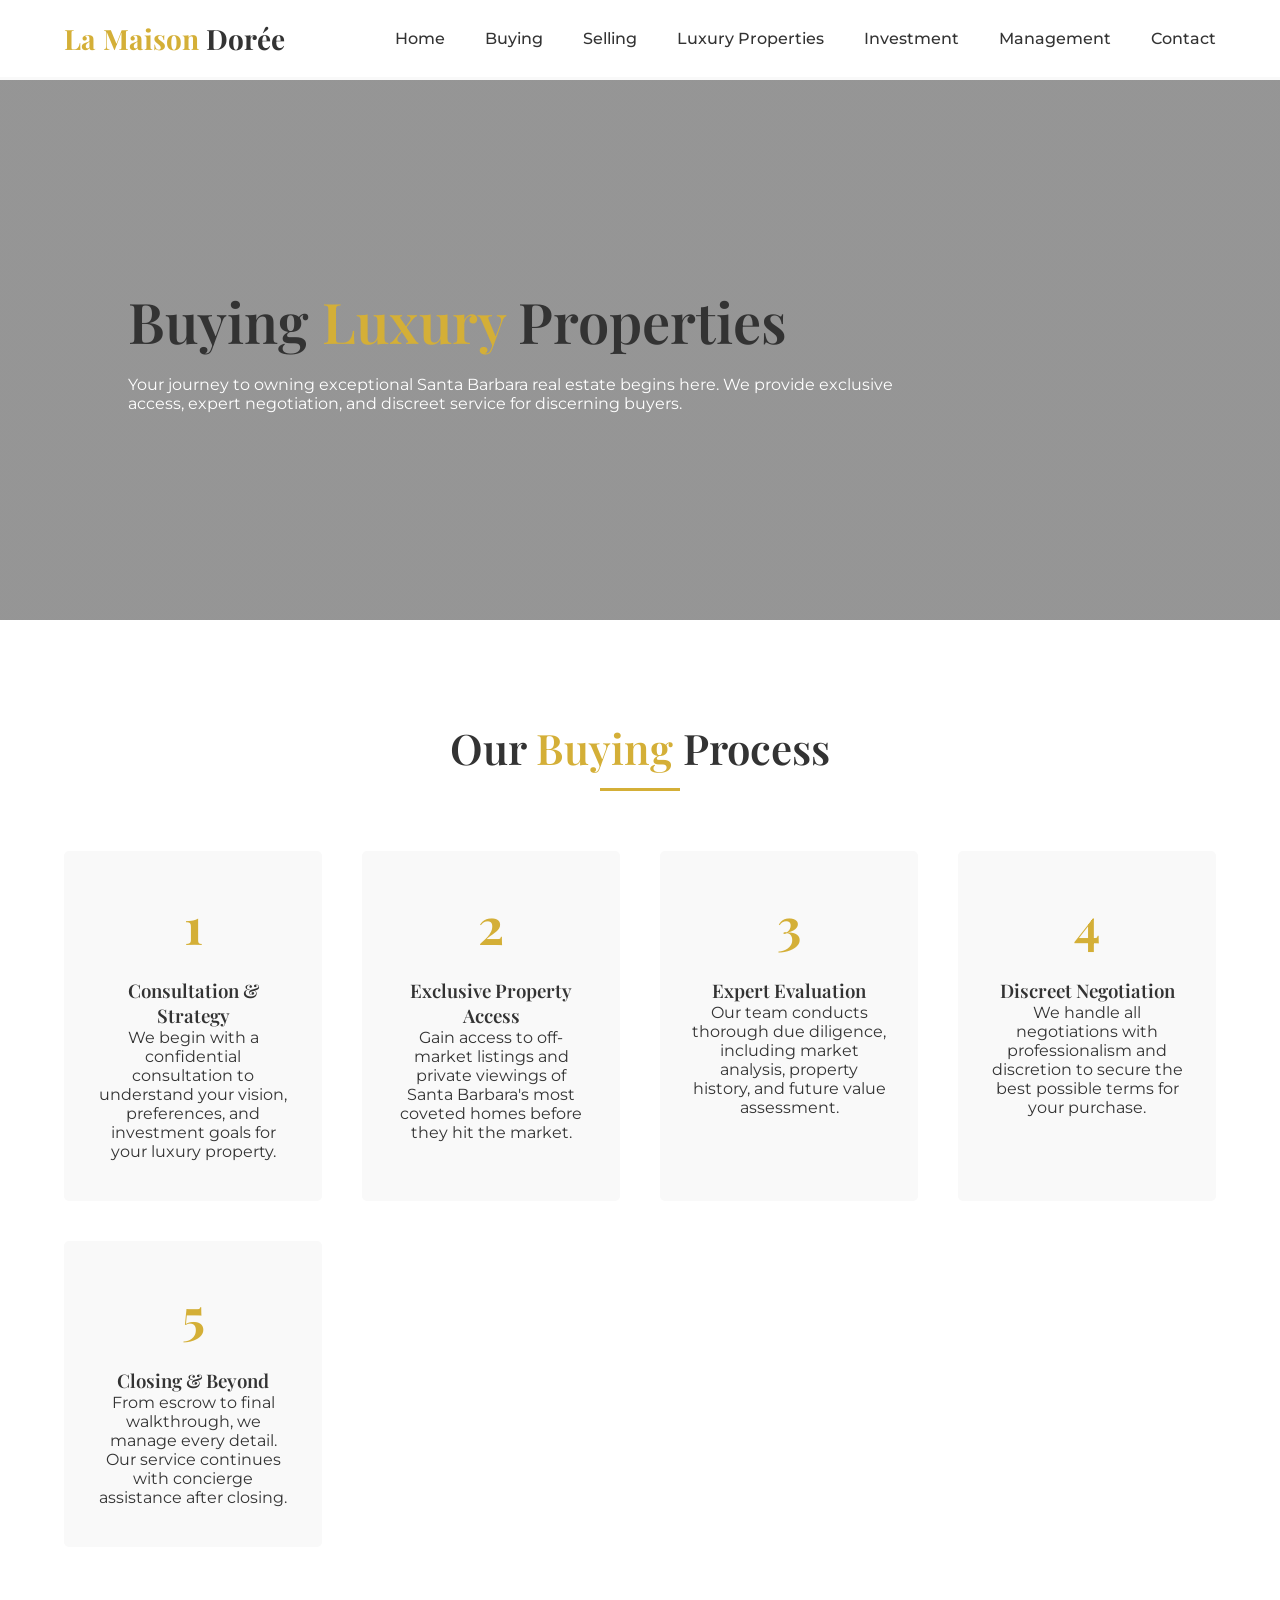
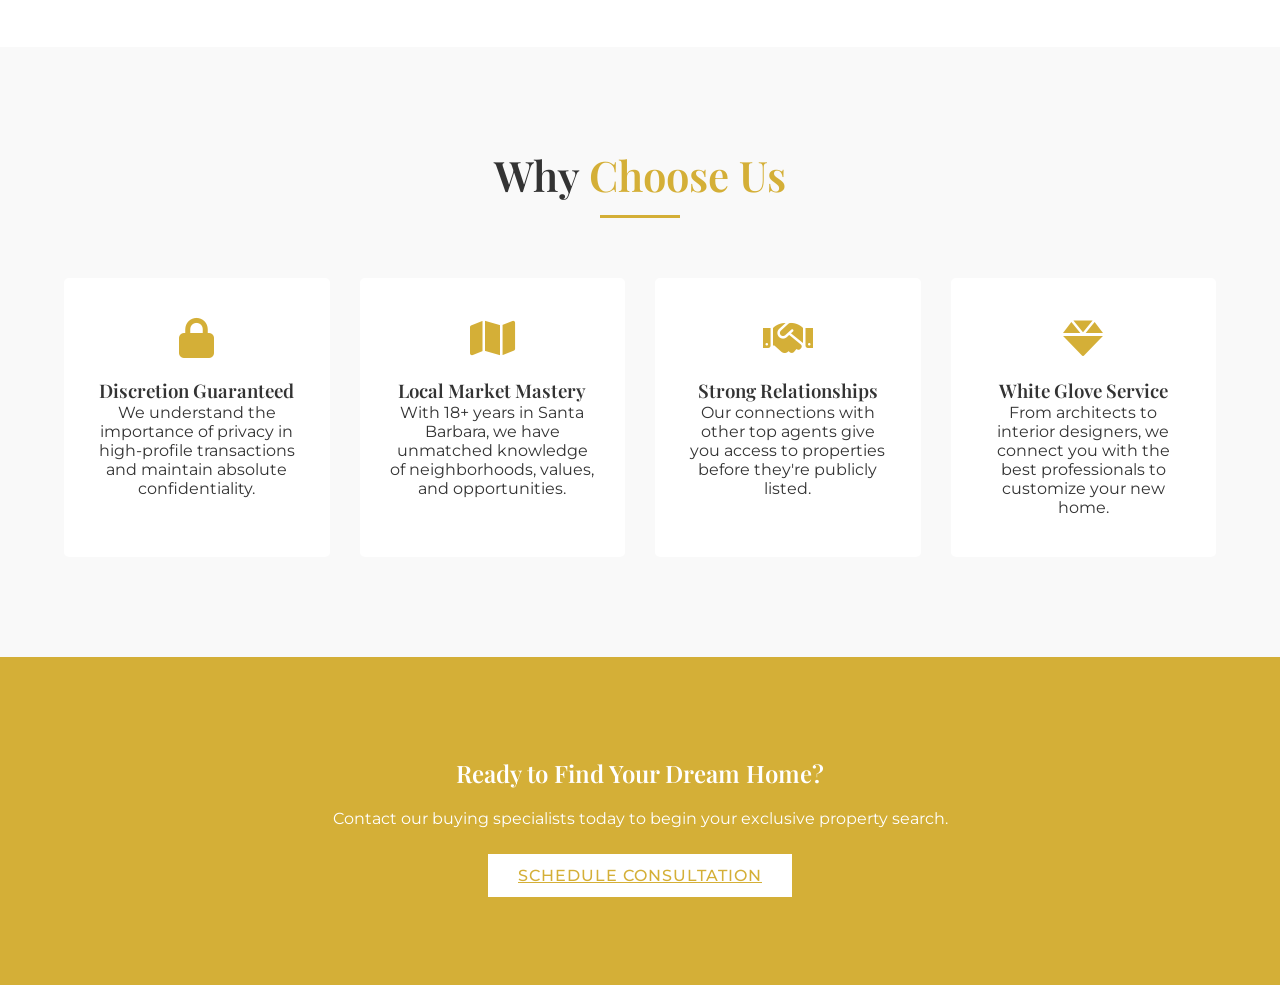
==== buying.html @ 7e12ca4f "Add files via upload" ====
<!DOCTYPE html>
<html lang="en">
<head>
    <meta charset="UTF-8">
    <meta name="viewport" content="width=device-width, initial-scale=1.0">
    <title>Buying Luxury Properties | La Maison Dorée</title>
    <link rel="stylesheet" href="styles.css">
    <link rel="stylesheet" href="https://fonts.googleapis.com/css2?family=Playfair+Display:wght@400;500;600;700&family=Montserrat:wght@300;400;500&display=swap">
    <link rel="stylesheet" href="https://cdnjs.cloudflare.com/ajax/libs/font-awesome/6.0.0-beta3/css/all.min.css">
</head>
<body>
    <!-- Header (same as main page) -->
    <header id="header">
        <div class="logo">La Maison <span class="gold-text">Dorée</span></div>
        <nav>
            <ul id="nav-menu">
                <li><a href="housing.html">Home</a></li>
                <li><a href="buying.html" class="active">Buying</a></li>
                <li><a href="selling.html">Selling</a></li>
                <li><a href="luxury-properties.html">Luxury Properties</a></li>
                <li><a href="investment.html">Investment</a></li>
                <li><a href="property-management.html">Management</a></li>
                <li><a href="#contact">Contact</a></li>
            </ul>
            <div class="mobile-menu-btn" id="mobile-menu-btn">
                <i class="fas fa-bars"></i>
            </div>
        </nav>
    </header>

    <!-- Service Hero Section -->
    <section class="service-hero">
        <div class="service-hero-content">
            <h1>Buying <span class="gold-text">Luxury</span> Properties</h1>
            <p>Your journey to owning exceptional Santa Barbara real estate begins here. We provide exclusive access, expert negotiation, and discreet service for discerning buyers.</p>
        </div>
    </section>

    <!-- Service Process -->
    <section class="service-process">
        <div class="section-title">
            <h2>Our <span class="gold-text">Buying</span> Process</h2>
        </div>
        <div class="process-steps">
            <div class="process-step">
                <div class="step-number gold-text">1</div>
                <h3>Consultation & Strategy</h3>
                <p>We begin with a confidential consultation to understand your vision, preferences, and investment goals for your luxury property.</p>
            </div>
            <div class="process-step">
                <div class="step-number gold-text">2</div>
                <h3>Exclusive Property Access</h3>
                <p>Gain access to off-market listings and private viewings of Santa Barbara's most coveted homes before they hit the market.</p>
            </div>
            <div class="process-step">
                <div class="step-number gold-text">3</div>
                <h3>Expert Evaluation</h3>
                <p>Our team conducts thorough due diligence, including market analysis, property history, and future value assessment.</p>
            </div>
            <div class="process-step">
                <div class="step-number gold-text">4</div>
                <h3>Discreet Negotiation</h3>
                <p>We handle all negotiations with professionalism and discretion to secure the best possible terms for your purchase.</p>
            </div>
            <div class="process-step">
                <div class="step-number gold-text">5</div>
                <h3>Closing & Beyond</h3>
                <p>From escrow to final walkthrough, we manage every detail. Our service continues with concierge assistance after closing.</p>
            </div>
        </div>
    </section>

    <!-- Service Benefits -->
    <section class="service-benefits">
        <div class="section-title">
            <h2>Why <span class="gold-text">Choose Us</span></h2>
        </div>
        <div class="benefits-grid">
            <div class="benefit-card">
                <i class="fas fa-lock gold-text"></i>
                <h3>Discretion Guaranteed</h3>
                <p>We understand the importance of privacy in high-profile transactions and maintain absolute confidentiality.</p>
            </div>
            <div class="benefit-card">
                <i class="fas fa-map gold-text"></i>
                <h3>Local Market Mastery</h3>
                <p>With 18+ years in Santa Barbara, we have unmatched knowledge of neighborhoods, values, and opportunities.</p>
            </div>
            <div class="benefit-card">
                <i class="fas fa-handshake gold-text"></i>
                <h3>Strong Relationships</h3>
                <p>Our connections with other top agents give you access to properties before they're publicly listed.</p>
            </div>
            <div class="benefit-card">
                <i class="fas fa-gem gold-text"></i>
                <h3>White Glove Service</h3>
                <p>From architects to interior designers, we connect you with the best professionals to customize your new home.</p>
            </div>
        </div>
    </section>

    <!-- CTA Section -->
    <section class="service-cta">
        <h2>Ready to Find Your Dream Home?</h2>
        <p>Contact our buying specialists today to begin your exclusive property search.</p><br><br>
        <a href="houses.html" class="btn btn-gold">Schedule Consultation</a>
    </section>


    <!-- Back to Top Button -->
    <div class="back-to-top" id="back-to-top">
        <i class="fas fa-arrow-up"></i>
    </div>

    <script src="scripts.js"></script>
</body>
</html>
---- styles.css ----
:root {
            --gold: #D4AF37;
            --dark-gold: #AA8A30;
            --white: #FFFFFF;
            --off-white: #F9F9F9;
            --light-gray: #F0F0F0;
            --dark-gray: #333333;
            --transition: all 0.5s ease;
        }

        * {
            margin: 0;
            padding: 0;
            box-sizing: border-box;
        }

        body {
            font-family: 'Montserrat', sans-serif;
            color: var(--dark-gray);
            background-color: var(--off-white);
            overflow-x: hidden;
        }

        h1, h2, h3, h4, h5, h6 {
            font-family: 'Playfair Display', serif;
            font-weight: 600;
            color: var(--dark-gray);
        }

        .gold-text {
            color: var(--gold);
        }

        .btn {
            padding: 12px 30px;
            border: 2px solid var(--gold);
            background: transparent;
            color: var(--gold);
            font-family: 'Montserrat', sans-serif;
            font-weight: 500;
            letter-spacing: 1px;
            text-transform: uppercase;
            cursor: pointer;
            transition: var(--transition);
            position: relative;
            overflow: hidden;
            z-index: 1;
        }

        .btn:before {
            content: '';
            position: absolute;
            top: 0;
            left: -100%;
            width: 100%;
            height: 100%;
            background: var(--gold);
            transition: var(--transition);
            z-index: -1;
        }

        .btn:hover {
            color: var(--white);
        }

        .btn:hover:before {
            left: 0;
        }

        .btn-gold {
            background: var(--gold);
            color: var(--white);
        }

        .btn-gold:hover {
            background: var(--dark-gold);
            border-color: var(--dark-gold);
        }

        /* Header */
        header {
            position: fixed;
            top: 0;
            left: 0;
            width: 100%;
            padding: 20px 5%;
            display: flex;
            justify-content: space-between;
            align-items: center;
            background: rgba(255, 255, 255, 0.9);
            backdrop-filter: blur(10px);
            z-index: 1000;
            transition: var(--transition);
        }

        header.scrolled {
            padding: 15px 5%;
            box-shadow: 0 5px 20px rgba(0, 0, 0, 0.05);
        }

        .logo {
            font-family: 'Playfair Display', serif;
            font-size: 28px;
            font-weight: 700;
            color: var(--gold);
        }

        .logo span {
            color: var(--dark-gray);
        }

        nav ul {
            display: flex;
            list-style: none;
        }

        nav ul li {
            margin-left: 40px;
            position: relative;
        }

        nav ul li a {
            text-decoration: none;
            color: var(--dark-gray);
            font-weight: 500;
            transition: var(--transition);
            position: relative;
        }

        nav ul li a:after {
            content: '';
            position: absolute;
            bottom: -5px;
            left: 0;
            width: 0;
            height: 2px;
            background: var(--gold);
            transition: var(--transition);
        }

        nav ul li a:hover:after {
            width: 100%;
        }

        .mobile-menu-btn {
            display: none;
            font-size: 24px;
            cursor: pointer;
            color: var(--dark-gray);
        }

        /* Hero Section */
        .hero {
            height: 100vh;
            background: linear-gradient(rgba(0, 0, 0, 0.4), rgba(0, 0, 0, 0.4)), url('https://images.unsplash.com/photo-1512917774080-9991f1c4c750?ixlib=rb-1.2.1&auto=format&fit=crop&w=1950&q=80') no-repeat center center/cover;
            display: flex;
            align-items: center;
            padding: 0 10%;
            color: var(--white);
            position: relative;
        }

        .hero-content {
            max-width: 600px;
            z-index: 2;
        }

        .hero h1 {
            font-size: 64px;
            margin-bottom: 20px;
            color: var(--white);
            line-height: 1.2;
        }

        .hero h1 span {
            color: var(--gold);
        }

        .hero p {
            font-size: 18px;
            margin-bottom: 30px;
            line-height: 1.6;
        }

        .hero-btns {
            display: flex;
            gap: 20px;
        }

        .hero-btns .btn {
            color: var(--white);
            border-color: var(--white);
        }

        .hero-btns .btn:hover {
            color: var(--dark-gray);
        }

        .hero-btns .btn:before {
            background: var(--white);
        }

        .hero-btns .btn-gold {
            background: var(--gold);
            border-color: var(--gold);
        }

        .hero-btns .btn-gold:hover {
            background: var(--dark-gold);
            border-color: var(--dark-gold);
        }

        /* Featured Properties */
        .featured {
            padding: 100px 5%;
            background: var(--white);
        }

        .section-title {
            text-align: center;
            margin-bottom: 60px;
        }

        .section-title h2 {
            font-size: 42px;
            position: relative;
            display: inline-block;
            padding-bottom: 15px;
        }

        .section-title h2:after {
            content: '';
            position: absolute;
            bottom: 0;
            left: 50%;
            transform: translateX(-50%);
            width: 80px;
            height: 3px;
            background: var(--gold);
        }

        .properties-grid {
            display: grid;
            grid-template-columns: repeat(auto-fill, minmax(350px, 1fr));
            gap: 30px;
        }

        .property-card {
            background: var(--off-white);
            border-radius: 5px;
            overflow: hidden;
            box-shadow: 0 5px 15px rgba(0, 0, 0, 0.05);
            transition: var(--transition);
            position: relative;
        }

        .property-card:hover {
            transform: translateY(-10px);
            box-shadow: 0 15px 30px rgba(0, 0, 0, 0.1);
        }

        .property-img {
            height: 250px;
            overflow: hidden;
            position: relative;
        }

        .property-img img {
            width: 100%;
            height: 100%;
            object-fit: cover;
            transition: var(--transition);
        }

        .property-card:hover .property-img img {
            transform: scale(1.05);
        }

        .property-price {
            position: absolute;
            top: 20px;
            right: 20px;
            background: rgba(212, 175, 55, 0.9);
            color: var(--white);
            padding: 8px 15px;
            border-radius: 3px;
            font-weight: 600;
            font-size: 18px;
        }

        .property-info {
            padding: 25px;
        }

        .property-info h3 {
            font-size: 22px;
            margin-bottom: 10px;
        }

        .property-info p {
            color: #666;
            margin-bottom: 15px;
            line-height: 1.6;
        }

        .property-features {
            display: flex;
            justify-content: space-between;
            margin-top: 20px;
            padding-top: 20px;
            border-top: 1px solid var(--light-gray);
        }

        .feature {
            text-align: center;
        }

        .feature i {
            color: var(--gold);
            font-size: 20px;
            margin-bottom: 5px;
        }

        .feature span {
            display: block;
            font-size: 14px;
            color: #666;
        }

        /* About Section */
        .about {
            padding: 100px 5%;
            background: var(--off-white);
            display: flex;
            align-items: center;
        }

        .about-img {
            flex: 1;
            position: relative;
            height: 500px;
            margin-right: 50px;
        }

        .about-img img {
            width: 100%;
            height: 100%;
            object-fit: cover;
            border-radius: 5px;
        }

        .about-img:before {
            content: '';
            position: absolute;
            top: -20px;
            left: -20px;
            width: 100%;
            height: 100%;
            border: 2px solid var(--gold);
            border-radius: 5px;
            z-index: -1;
        }

        .about-content {
            flex: 1;
        }

        .about-content h2 {
            font-size: 42px;
            margin-bottom: 20px;
        }

        .about-content p {
            margin-bottom: 20px;
            line-height: 1.8;
            color: #555;
        }

        .stats {
            display: flex;
            margin-top: 40px;
            gap: 30px;
        }

        .stat-item {
            text-align: center;
        }

        .stat-item h3 {
            font-size: 42px;
            color: var(--gold);
            margin-bottom: 5px;
        }

        .stat-item p {
            font-size: 16px;
            color: #666;
        }

        /* Testimonials */
        .testimonials {
            padding: 100px 5%;
            background: var(--white);
            text-align: center;
        }

        .testimonial-slider {
            max-width: 800px;
            margin: 0 auto;
            position: relative;
        }

        .testimonial {
            padding: 40px;
            background: var(--off-white);
            border-radius: 5px;
            box-shadow: 0 5px 15px rgba(0, 0, 0, 0.05);
            margin: 20px;
            display: none;
        }

        .testimonial.active {
            display: block;
            animation: fadeIn 0.5s ease;
        }

        @keyframes fadeIn {
            from { opacity: 0; }
            to { opacity: 1; }
        }

        .testimonial-text {
            font-size: 18px;
            font-style: italic;
            color: #555;
            margin-bottom: 30px;
            line-height: 1.8;
            position: relative;
        }

        .testimonial-text:before, .testimonial-text:after {
            content: '"';
            font-size: 50px;
            color: var(--gold);
            opacity: 0.3;
            position: absolute;
        }

        .testimonial-text:before {
            top: -20px;
            left: -10px;
        }

        .testimonial-text:after {
            bottom: -40px;
            right: -10px;
        }

        .testimonial-author {
            display: flex;
            align-items: center;
            justify-content: center;
        }

        .author-img {
            width: 60px;
            height: 60px;
            border-radius: 50%;
            overflow: hidden;
            margin-right: 15px;
        }

        .author-img img {
            width: 100%;
            height: 100%;
            object-fit: cover;
        }

        .author-info h4 {
            font-size: 18px;
            margin-bottom: 5px;
        }

        .author-info p {
            color: var(--gold);
            font-size: 14px;
        }

        .slider-controls {
            margin-top: 40px;
        }

        .slider-dots {
            display: flex;
            justify-content: center;
            gap: 10px;
        }

        .dot {
            width: 12px;
            height: 12px;
            border-radius: 50%;
            background: #ddd;
            cursor: pointer;
            transition: var(--transition);
        }

        .dot.active {
            background: var(--gold);
        }

        /* Contact Section */
        .contact {
            padding: 100px 5%;
            background: var(--off-white);
            display: flex;
        }

        .contact-info {
            flex: 1;
            padding-right: 50px;
        }

        .contact-info h2 {
            font-size: 42px;
            margin-bottom: 20px;
        }

        .contact-info p {
            margin-bottom: 30px;
            line-height: 1.8;
            color: #555;
        }

        .contact-details {
            margin-bottom: 40px;
        }

        .contact-item {
            display: flex;
            align-items: center;
            margin-bottom: 20px;
        }

        .contact-item i {
            width: 50px;
            height: 50px;
            background: var(--gold);
            color: var(--white);
            border-radius: 50%;
            display: flex;
            align-items: center;
            justify-content: center;
            font-size: 18px;
            margin-right: 15px;
        }

        .contact-item h4 {
            font-size: 18px;
            margin-bottom: 5px;
        }

        .contact-item p {
            margin: 0;
            color: #666;
        }

        .contact-form {
            flex: 1;
            background: var(--white);
            padding: 40px;
            border-radius: 5px;
            box-shadow: 0 5px 15px rgba(0, 0, 0, 0.05);
        }

        .form-group {
            margin-bottom: 20px;
        }

        .form-group label {
            display: block;
            margin-bottom: 8px;
            font-weight: 500;
            color: #555;
        }

        .form-control {
            width: 100%;
            padding: 12px 15px;
            border: 1px solid #ddd;
            border-radius: 3px;
            font-family: 'Montserrat', sans-serif;
            transition: var(--transition);
        }

        .form-control:focus {
            outline: none;
            border-color: var(--gold);
        }

        textarea.form-control {
            min-height: 150px;
            resize: vertical;
        }

        /* Footer */
        footer {
            background: var(--dark-gray);
            color: var(--white);
            padding: 70px 5% 30px;
        }

        .footer-content {
            display: grid;
            grid-template-columns: repeat(auto-fit, minmax(250px, 1fr));
            gap: 40px;
            margin-bottom: 50px;
        }

        .footer-col h3 {
            font-size: 20px;
            margin-bottom: 20px;
            position: relative;
            padding-bottom: 10px;
        }

        .footer-col h3:after {
            content: '';
            position: absolute;
            bottom: 0;
            left: 0;
            width: 50px;
            height: 2px;
            background: var(--gold);
        }

        .footer-col p {
            margin-bottom: 20px;
            line-height: 1.8;
            color: #bbb;
        }

        .footer-links li {
            margin-bottom: 10px;
            list-style: none;
        }

        .footer-links a {
            color: #bbb;
            text-decoration: none;
            transition: var(--transition);
        }

        .footer-links a:hover {
            color: var(--gold);
            padding-left: 5px;
        }

        .social-links {
            display: flex;
            gap: 15px;
        }

        .social-links a {
            width: 40px;
            height: 40px;
            background: rgba(255, 255, 255, 0.1);
            color: var(--white);
            border-radius: 50%;
            display: flex;
            align-items: center;
            justify-content: center;
            transition: var(--transition);
        }

        .social-links a:hover {
            background: var(--gold);
            transform: translateY(-5px);
        }

        .footer-bottom {
            text-align: center;
            padding-top: 30px;
            border-top: 1px solid rgba(255, 255, 255, 0.1);
            color: #bbb;
            font-size: 14px;
        }

        /* Back to Top Button */
        .back-to-top {
            position: fixed;
            bottom: 30px;
            right: 30px;
            width: 50px;
            height: 50px;
            background: var(--gold);
            color: var(--white);
            border-radius: 50%;
            display: flex;
            align-items: center;
            justify-content: center;
            font-size: 20px;
            cursor: pointer;
            opacity: 0;
            visibility: hidden;
            transition: var(--transition);
            z-index: 999;
        }

        .back-to-top.active {
            opacity: 1;
            visibility: visible;
        }

        .back-to-top:hover {
            background: var(--dark-gold);
        }

        /* Modal */
        .modal {
            position: fixed;
            top: 0;
            left: 0;
            width: 100%;
            height: 100%;
            background: rgba(0, 0, 0, 0.8);
            display: flex;
            align-items: center;
            justify-content: center;
            opacity: 0;
            visibility: hidden;
            transition: var(--transition);
            z-index: 2000;
        }

        .modal.active {
            opacity: 1;
            visibility: visible;
        }

        .modal-content {
            background: var(--white);
            width: 80%;
            max-width: 900px;
            border-radius: 5px;
            overflow: hidden;
            position: relative;
            transform: scale(0.8);
            transition: var(--transition);
        }

        .modal.active .modal-content {
            transform: scale(1);
        }

        .modal-close {
            position: absolute;
            top: 20px;
            right: 20px;
            width: 30px;
            height: 30px;
            background: var(--gold);
            color: var(--white);
            border-radius: 50%;
            display: flex;
            align-items: center;
            justify-content: center;
            cursor: pointer;
            z-index: 1;
        }

        .modal-body {
            padding: 40px;
            max-height: 80vh;
            overflow-y: auto;
        }

        .modal-property {
            display: grid;
            grid-template-columns: 1fr 1fr;
            gap: 40px;
        }

        .modal-property-images {
            position: relative;
        }

        .modal-main-image {
            height: 400px;
            overflow: hidden;
            border-radius: 5px;
            margin-bottom: 15px;
        }

        .modal-main-image img {
            width: 100%;
            height: 100%;
            object-fit: cover;
        }

        .modal-thumbnails {
            display: grid;
            grid-template-columns: repeat(4, 1fr);
            gap: 10px;
        }

        .modal-thumbnail {
            height: 80px;
            cursor: pointer;
            overflow: hidden;
            border-radius: 3px;
            opacity: 0.7;
            transition: var(--transition);
        }

        .modal-thumbnail:hover, .modal-thumbnail.active {
            opacity: 1;
        }

        .modal-thumbnail img {
            width: 100%;
            height: 100%;
            object-fit: cover;
        }

        .modal-property-info h2 {
            font-size: 32px;
            margin-bottom: 15px;
        }

        .modal-property-price {
            font-size: 24px;
            color: var(--gold);
            font-weight: 600;
            margin-bottom: 20px;
        }

        .modal-property-address {
            color: #666;
            margin-bottom: 20px;
            font-size: 18px;
        }

        .modal-property-description {
            margin-bottom: 30px;
            line-height: 1.8;
            color: #555;
        }

        .modal-property-features {
            display: grid;
            grid-template-columns: repeat(2, 1fr);
            gap: 15px;
            margin-bottom: 30px;
        }

        .modal-feature {
            display: flex;
            align-items: center;
        }

        .modal-feature i {
            color: var(--gold);
            font-size: 20px;
            margin-right: 10px;
        }

        /* Responsive Styles */
        @media (max-width: 1200px) {
            .hero h1 {
                font-size: 54px;
            }
            
            .modal-property {
                grid-template-columns: 1fr;
            }
            
            .modal-property-images {
                margin-bottom: 30px;
            }
        }

        @media (max-width: 992px) {
            .about {
                flex-direction: column;
            }
            
            .about-img {
                margin-right: 0;
                margin-bottom: 50px;
                width: 100%;
            }
            
            .contact {
                flex-direction: column;
            }
            
            .contact-info {
                padding-right: 0;
                margin-bottom: 50px;
            }
        }

        @media (max-width: 768px) {
            nav ul {
                position: fixed;
                top: 80px;
                left: -100%;
                width: 100%;
                height: calc(100vh - 80px);
                background: var(--white);
                flex-direction: column;
                align-items: center;
                justify-content: center;
                transition: var(--transition);
            }
            
            nav ul.active {
                left: 0;
            }
            
            nav ul li {
                margin: 15px 0;
            }
            
            .mobile-menu-btn {
                display: block;
            }
            
            .hero h1 {
                font-size: 42px;
            }
            
            .hero-btns {
                flex-direction: column;
                gap: 15px;
            }
            
            .section-title h2 {
                font-size: 36px;
            }
            
            .stats {
                flex-direction: column;
                gap: 20px;
            }
        }

        @media (max-width: 576px) {
            .hero h1 {
                font-size: 36px;
            }
            
            .properties-grid {
                grid-template-columns: 1fr;
            }
            
            .modal-content {
                width: 95%;
            }
            
            .modal-property-features {
                grid-template-columns: 1fr;
            }
        }

        /* styles.css - This is the same CSS from your original design */
:root {
    --gold: #D4AF37;
    --dark-gold: #AA8A30;
    --white: #FFFFFF;
    --off-white: #F9F9F9;
    --light-gray: #F0F0F0;
    --dark-gray: #333333;
    --transition: all 0.5s ease;
}

* {
    margin: 0;
    padding: 0;
    box-sizing: border-box;
}

body {
    font-family: 'Montserrat', sans-serif;
    color: var(--dark-gray);
    background-color: var(--off-white);
    overflow-x: hidden;
}

/* Continue with all the other CSS rules from your original design */
/* ... (copy all CSS content from the style tag in original HTML) ... */

/* Service Page Specific Styles */
.service-hero {
    height: 60vh;
    background: linear-gradient(rgba(0,0,0,0.4), rgba(0,0,0,0.4)), url('https://images.unsplash.com/photo-1512917774080-9991f1c4c750?ixlib=rb-1.2.1&auto=format&fit=crop&w=1350&q=80') no-repeat center center/cover;
    display: flex;
    align-items: center;
    padding: 0 10%;
    color: var(--white);
    margin-top: 80px;
}

.service-hero-content {
    max-width: 800px;
}

.service-hero h1 {
    font-size: 56px;
    margin-bottom: 20px;
    line-height: 1.2;
}

.service-process {
    padding: 100px 5%;
    background: var(--white);
}

.process-steps {
    display: grid;
    grid-template-columns: repeat(auto-fit, minmax(250px, 1fr));
    gap: 40px;
    margin-top: 50px;
}

.process-step {
    text-align: center;
    padding: 40px 30px;
    background: var(--off-white);
    border-radius: 5px;
    transition: var(--transition);
}

.process-step:hover {
    transform: translateY(-10px);
    box-shadow: 0 15px 30px rgba(0,0,0,0.1);
}

.step-number {
    font-size: 50px;
    font-weight: 700;
    margin-bottom: 20px;
    font-family: 'Playfair Display', serif;
}

.service-benefits {
    padding: 100px 5%;
    background: var(--off-white);
}

.benefits-grid {
    display: grid;
    grid-template-columns: repeat(auto-fit, minmax(250px, 1fr));
    gap: 30px;
    margin-top: 50px;
}

.benefit-card {
    text-align: center;
    padding: 40px 30px;
    background: var(--white);
    border-radius: 5px;
    transition: var(--transition);
}

.benefit-card i {
    font-size: 40px;
    margin-bottom: 20px;
}

.benefit-card:hover {
    transform: translateY(-10px);
    box-shadow: 0 15px 30px rgba(0,0,0,0.1);
}

.service-cta {
    padding: 100px 5%;
    text-align: center;
    background: var(--gold);
    color: var(--white);
}

.service-cta h2 {
    color: var(--white);
    margin-bottom: 20px;
}

.service-cta .btn-gold {
    background: var(--white);
    color: var(--gold);
    margin-top: 30px;
}

.service-cta .btn-gold:hover {
    background: var(--off-white);
}

/* Investment & Management Specific Styles */
.metrics {
    padding: 80px 5%;
    background: var(--off-white);
    text-align: center;
}

.tiers-grid {
    display: grid;
    grid-template-columns: repeat(auto-fit, minmax(300px, 1fr));
    gap: 30px;
    margin-top: 50px;
}

.tier-card {
    background: var(--white);
    padding: 40px;
    border-radius: 5px;
    position: relative;
    box-shadow: 0 5px 15px rgba(0,0,0,0.05);
    transition: var(--transition);
}

.tier-card:hover {
    transform: translateY(-10px);
}

.tier-card.featured {
    border: 2px solid var(--gold);
}

.featured-badge {
    position: absolute;
    top: -15px;
    right: 20px;
    background: var(--gold);
    color: var(--white);
    padding: 5px 15px;
    border-radius: 20px;
    font-size: 12px;
    font-weight: 600;
}

.tier-price {
    font-size: 36px;
    margin: 20px 0;
    font-family: 'Playfair Display', serif;
}

.tier-price span {
    font-size: 16px;
    color: var(--dark-gray);
}

.tier-features {
    list-style: none;
}

.tier-features li {
    margin-bottom: 15px;
    display: flex;
    align-items: center;
}

.tier-features i {
    margin-right: 10px;
}
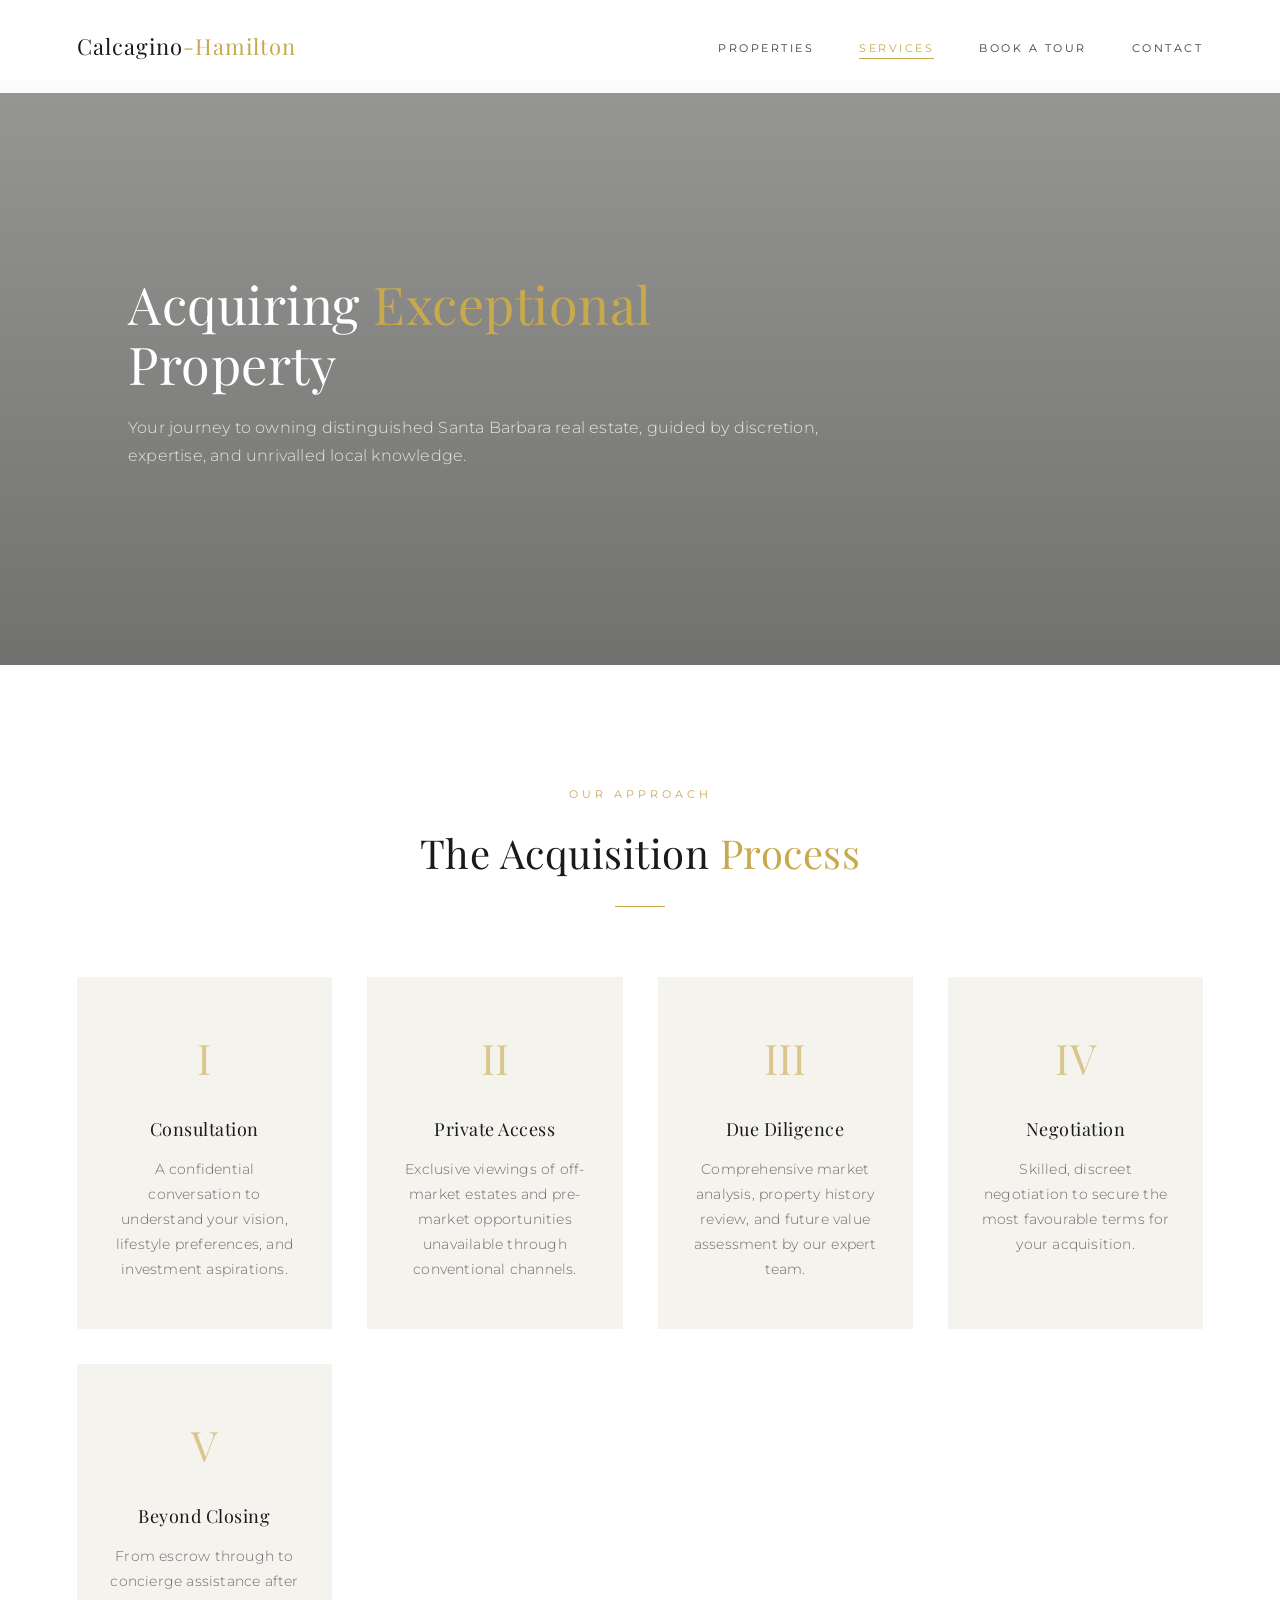
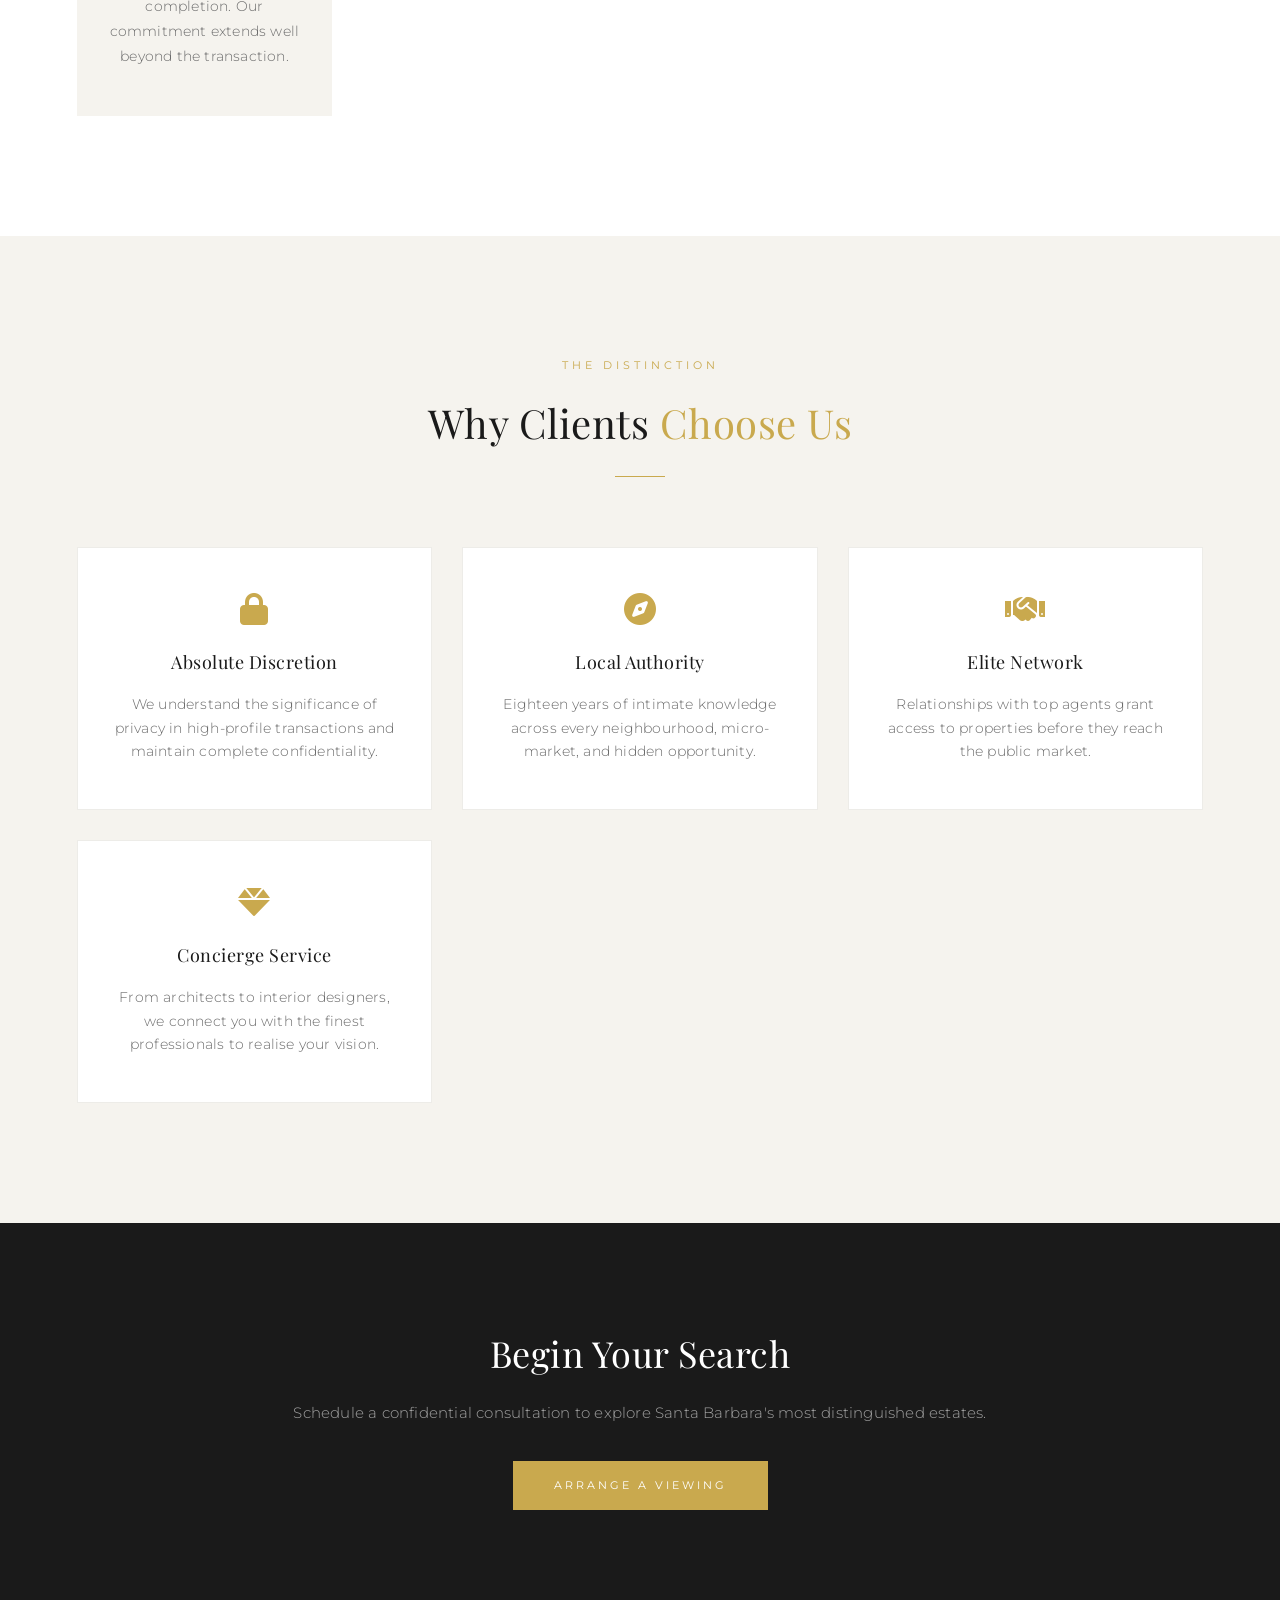
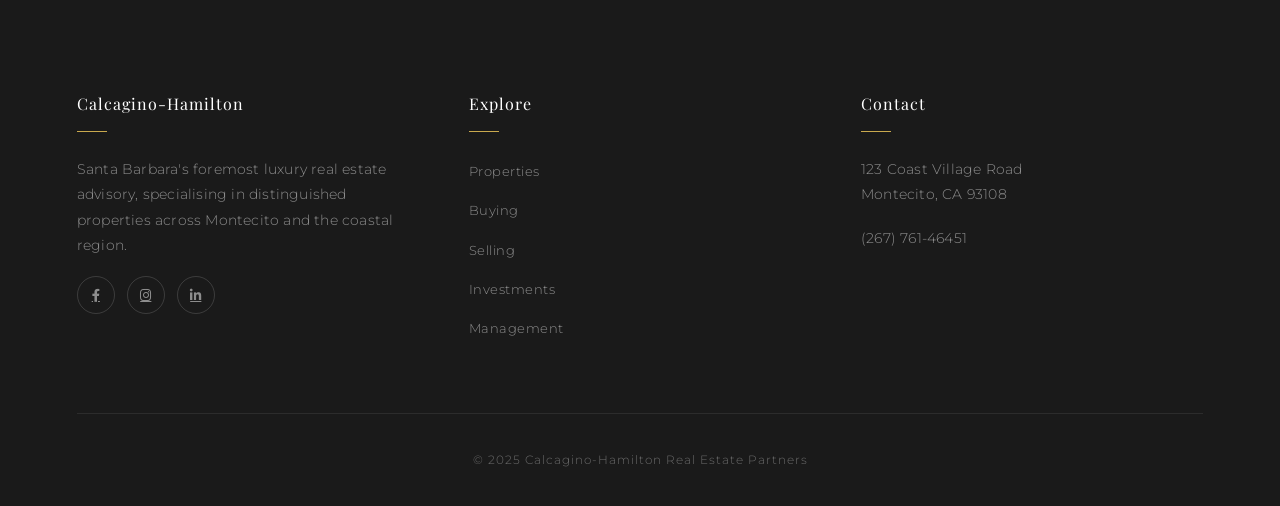
==== commit 1aab19b5: "Add files via upload" ====
--- a/buying.html
+++ b/buying.html
@@ -3,115 +3,132 @@
 <head>
     <meta charset="UTF-8">
     <meta name="viewport" content="width=device-width, initial-scale=1.0">
-    <title>Buying Luxury Properties | La Maison Dorée</title>
+    <title>Acquiring Luxury Properties | Calcagino-Hamilton</title>
+    <link rel="stylesheet" href="https://fonts.googleapis.com/css2?family=Playfair+Display:ital,wght@0,400;0,500;0,600;0,700;1,400;1,500&family=Montserrat:wght@300;400;500&display=swap">
+    <link rel="stylesheet" href="https://cdnjs.cloudflare.com/ajax/libs/font-awesome/6.0.0-beta3/css/all.min.css">
     <link rel="stylesheet" href="styles.css">
-    <link rel="stylesheet" href="https://fonts.googleapis.com/css2?family=Playfair+Display:wght@400;500;600;700&family=Montserrat:wght@300;400;500&display=swap">
-    <link rel="stylesheet" href="https://cdnjs.cloudflare.com/ajax/libs/font-awesome/6.0.0-beta3/css/all.min.css">
 </head>
 <body>
-    <!-- Header (same as main page) -->
     <header id="header">
-        <div class="logo">La Maison <span class="gold-text">Dorée</span></div>
+        <div class="logo"><a href="housing.html">Calcagino<span>-Hamilton</span></a></div>
         <nav>
             <ul id="nav-menu">
-                <li><a href="housing.html">Home</a></li>
-                <li><a href="buying.html" class="active">Buying</a></li>
-                <li><a href="selling.html">Selling</a></li>
-                <li><a href="luxury-properties.html">Luxury Properties</a></li>
-                <li><a href="investment.html">Investment</a></li>
-                <li><a href="property-management.html">Management</a></li>
-                <li><a href="#contact">Contact</a></li>
+                <li><a href="luxury-properties.html">Properties</a></li>
+                <li><a href="buying.html" class="active">Services</a></li>
+                <li><a href="book-tour.html">Book a Tour</a></li>
+                <li><a href="housing.html#contact">Contact</a></li>
             </ul>
-            <div class="mobile-menu-btn" id="mobile-menu-btn">
-                <i class="fas fa-bars"></i>
-            </div>
+            <div class="mobile-menu-btn" id="mobile-menu-btn"><i class="fas fa-bars"></i></div>
         </nav>
     </header>
 
-    <!-- Service Hero Section -->
     <section class="service-hero">
         <div class="service-hero-content">
-            <h1>Buying <span class="gold-text">Luxury</span> Properties</h1>
-            <p>Your journey to owning exceptional Santa Barbara real estate begins here. We provide exclusive access, expert negotiation, and discreet service for discerning buyers.</p>
+            <h1>Acquiring <span class="gold-text">Exceptional</span> Property</h1>
+            <p>Your journey to owning distinguished Santa Barbara real estate, guided by discretion, expertise, and unrivalled local knowledge.</p>
         </div>
     </section>
 
-    <!-- Service Process -->
     <section class="service-process">
         <div class="section-title">
-            <h2>Our <span class="gold-text">Buying</span> Process</h2>
+            <span class="section-subtitle">Our Approach</span>
+            <h2>The Acquisition <span class="gold-text">Process</span></h2>
         </div>
         <div class="process-steps">
             <div class="process-step">
-                <div class="step-number gold-text">1</div>
-                <h3>Consultation & Strategy</h3>
-                <p>We begin with a confidential consultation to understand your vision, preferences, and investment goals for your luxury property.</p>
+                <div class="step-number gold-text">I</div>
+                <h3>Consultation</h3>
+                <p>A confidential conversation to understand your vision, lifestyle preferences, and investment aspirations.</p>
             </div>
             <div class="process-step">
-                <div class="step-number gold-text">2</div>
-                <h3>Exclusive Property Access</h3>
-                <p>Gain access to off-market listings and private viewings of Santa Barbara's most coveted homes before they hit the market.</p>
+                <div class="step-number gold-text">II</div>
+                <h3>Private Access</h3>
+                <p>Exclusive viewings of off-market estates and pre-market opportunities unavailable through conventional channels.</p>
             </div>
             <div class="process-step">
-                <div class="step-number gold-text">3</div>
-                <h3>Expert Evaluation</h3>
-                <p>Our team conducts thorough due diligence, including market analysis, property history, and future value assessment.</p>
+                <div class="step-number gold-text">III</div>
+                <h3>Due Diligence</h3>
+                <p>Comprehensive market analysis, property history review, and future value assessment by our expert team.</p>
             </div>
             <div class="process-step">
-                <div class="step-number gold-text">4</div>
-                <h3>Discreet Negotiation</h3>
-                <p>We handle all negotiations with professionalism and discretion to secure the best possible terms for your purchase.</p>
+                <div class="step-number gold-text">IV</div>
+                <h3>Negotiation</h3>
+                <p>Skilled, discreet negotiation to secure the most favourable terms for your acquisition.</p>
             </div>
             <div class="process-step">
-                <div class="step-number gold-text">5</div>
-                <h3>Closing & Beyond</h3>
-                <p>From escrow to final walkthrough, we manage every detail. Our service continues with concierge assistance after closing.</p>
+                <div class="step-number gold-text">V</div>
+                <h3>Beyond Closing</h3>
+                <p>From escrow through to concierge assistance after completion. Our commitment extends well beyond the transaction.</p>
             </div>
         </div>
     </section>
 
-    <!-- Service Benefits -->
     <section class="service-benefits">
         <div class="section-title">
-            <h2>Why <span class="gold-text">Choose Us</span></h2>
+            <span class="section-subtitle">The Distinction</span>
+            <h2>Why Clients <span class="gold-text">Choose Us</span></h2>
         </div>
         <div class="benefits-grid">
             <div class="benefit-card">
                 <i class="fas fa-lock gold-text"></i>
-                <h3>Discretion Guaranteed</h3>
-                <p>We understand the importance of privacy in high-profile transactions and maintain absolute confidentiality.</p>
+                <h3>Absolute Discretion</h3>
+                <p>We understand the significance of privacy in high-profile transactions and maintain complete confidentiality.</p>
             </div>
             <div class="benefit-card">
-                <i class="fas fa-map gold-text"></i>
-                <h3>Local Market Mastery</h3>
-                <p>With 18+ years in Santa Barbara, we have unmatched knowledge of neighborhoods, values, and opportunities.</p>
+                <i class="fas fa-compass gold-text"></i>
+                <h3>Local Authority</h3>
+                <p>Eighteen years of intimate knowledge across every neighbourhood, micro-market, and hidden opportunity.</p>
             </div>
             <div class="benefit-card">
                 <i class="fas fa-handshake gold-text"></i>
-                <h3>Strong Relationships</h3>
-                <p>Our connections with other top agents give you access to properties before they're publicly listed.</p>
+                <h3>Elite Network</h3>
+                <p>Relationships with top agents grant access to properties before they reach the public market.</p>
             </div>
             <div class="benefit-card">
                 <i class="fas fa-gem gold-text"></i>
-                <h3>White Glove Service</h3>
-                <p>From architects to interior designers, we connect you with the best professionals to customize your new home.</p>
+                <h3>Concierge Service</h3>
+                <p>From architects to interior designers, we connect you with the finest professionals to realise your vision.</p>
             </div>
         </div>
     </section>
 
-    <!-- CTA Section -->
     <section class="service-cta">
-        <h2>Ready to Find Your Dream Home?</h2>
-        <p>Contact our buying specialists today to begin your exclusive property search.</p><br><br>
-        <a href="houses.html" class="btn btn-gold">Schedule Consultation</a>
+        <h2>Begin Your Search</h2>
+        <p>Schedule a confidential consultation to explore Santa Barbara's most distinguished estates.</p>
+        <a href="book-tour.html" class="btn btn-gold">Arrange a Viewing</a>
     </section>
 
+    <footer>
+        <div class="footer-content">
+            <div class="footer-col">
+                <h3>Calcagino-Hamilton</h3>
+                <p>Santa Barbara's foremost luxury real estate advisory, specialising in distinguished properties across Montecito and the coastal region.</p>
+                <div class="social-links">
+                    <a href="#"><i class="fab fa-facebook-f"></i></a>
+                    <a href="#"><i class="fab fa-instagram"></i></a>
+                    <a href="#"><i class="fab fa-linkedin-in"></i></a>
+                </div>
+            </div>
+            <div class="footer-col">
+                <h3>Explore</h3>
+                <ul class="footer-links">
+                    <li><a href="luxury-properties.html">Properties</a></li>
+                    <li><a href="buying.html">Buying</a></li>
+                    <li><a href="selling.html">Selling</a></li>
+                    <li><a href="investment.html">Investments</a></li>
+                    <li><a href="property-management.html">Management</a></li>
+                </ul>
+            </div>
+            <div class="footer-col">
+                <h3>Contact</h3>
+                <p>123 Coast Village Road<br>Montecito, CA 93108</p>
+                <p>(267) 761-46451</p>
+            </div>
+        </div>
+        <div class="footer-bottom"><p>&copy; 2025 Calcagino-Hamilton Real Estate Partners</p></div>
+    </footer>
 
-    <!-- Back to Top Button -->
-    <div class="back-to-top" id="back-to-top">
-        <i class="fas fa-arrow-up"></i>
-    </div>
-
+    <div class="back-to-top" id="back-to-top"><i class="fas fa-arrow-up"></i></div>
     <script src="scripts.js"></script>
 </body>
-</html>+</html>
--- a/styles.css
+++ b/styles.css
@@ -1,979 +1,20 @@
-
-        :root {
-            --gold: #D4AF37;
-            --dark-gold: #AA8A30;
-            --white: #FFFFFF;
-            --off-white: #F9F9F9;
-            --light-gray: #F0F0F0;
-            --dark-gray: #333333;
-            --transition: all 0.5s ease;
-        }
-
-        * {
-            margin: 0;
-            padding: 0;
-            box-sizing: border-box;
-        }
-
-        body {
-            font-family: 'Montserrat', sans-serif;
-            color: var(--dark-gray);
-            background-color: var(--off-white);
-            overflow-x: hidden;
-        }
-
-        h1, h2, h3, h4, h5, h6 {
-            font-family: 'Playfair Display', serif;
-            font-weight: 600;
-            color: var(--dark-gray);
-        }
-
-        .gold-text {
-            color: var(--gold);
-        }
-
-        .btn {
-            padding: 12px 30px;
-            border: 2px solid var(--gold);
-            background: transparent;
-            color: var(--gold);
-            font-family: 'Montserrat', sans-serif;
-            font-weight: 500;
-            letter-spacing: 1px;
-            text-transform: uppercase;
-            cursor: pointer;
-            transition: var(--transition);
-            position: relative;
-            overflow: hidden;
-            z-index: 1;
-        }
-
-        .btn:before {
-            content: '';
-            position: absolute;
-            top: 0;
-            left: -100%;
-            width: 100%;
-            height: 100%;
-            background: var(--gold);
-            transition: var(--transition);
-            z-index: -1;
-        }
-
-        .btn:hover {
-            color: var(--white);
-        }
-
-        .btn:hover:before {
-            left: 0;
-        }
-
-        .btn-gold {
-            background: var(--gold);
-            color: var(--white);
-        }
-
-        .btn-gold:hover {
-            background: var(--dark-gold);
-            border-color: var(--dark-gold);
-        }
-
-        /* Header */
-        header {
-            position: fixed;
-            top: 0;
-            left: 0;
-            width: 100%;
-            padding: 20px 5%;
-            display: flex;
-            justify-content: space-between;
-            align-items: center;
-            background: rgba(255, 255, 255, 0.9);
-            backdrop-filter: blur(10px);
-            z-index: 1000;
-            transition: var(--transition);
-        }
-
-        header.scrolled {
-            padding: 15px 5%;
-            box-shadow: 0 5px 20px rgba(0, 0, 0, 0.05);
-        }
-
-        .logo {
-            font-family: 'Playfair Display', serif;
-            font-size: 28px;
-            font-weight: 700;
-            color: var(--gold);
-        }
-
-        .logo span {
-            color: var(--dark-gray);
-        }
-
-        nav ul {
-            display: flex;
-            list-style: none;
-        }
-
-        nav ul li {
-            margin-left: 40px;
-            position: relative;
-        }
-
-        nav ul li a {
-            text-decoration: none;
-            color: var(--dark-gray);
-            font-weight: 500;
-            transition: var(--transition);
-            position: relative;
-        }
-
-        nav ul li a:after {
-            content: '';
-            position: absolute;
-            bottom: -5px;
-            left: 0;
-            width: 0;
-            height: 2px;
-            background: var(--gold);
-            transition: var(--transition);
-        }
-
-        nav ul li a:hover:after {
-            width: 100%;
-        }
-
-        .mobile-menu-btn {
-            display: none;
-            font-size: 24px;
-            cursor: pointer;
-            color: var(--dark-gray);
-        }
-
-        /* Hero Section */
-        .hero {
-            height: 100vh;
-            background: linear-gradient(rgba(0, 0, 0, 0.4), rgba(0, 0, 0, 0.4)), url('https://images.unsplash.com/photo-1512917774080-9991f1c4c750?ixlib=rb-1.2.1&auto=format&fit=crop&w=1950&q=80') no-repeat center center/cover;
-            display: flex;
-            align-items: center;
-            padding: 0 10%;
-            color: var(--white);
-            position: relative;
-        }
-
-        .hero-content {
-            max-width: 600px;
-            z-index: 2;
-        }
-
-        .hero h1 {
-            font-size: 64px;
-            margin-bottom: 20px;
-            color: var(--white);
-            line-height: 1.2;
-        }
-
-        .hero h1 span {
-            color: var(--gold);
-        }
-
-        .hero p {
-            font-size: 18px;
-            margin-bottom: 30px;
-            line-height: 1.6;
-        }
-
-        .hero-btns {
-            display: flex;
-            gap: 20px;
-        }
-
-        .hero-btns .btn {
-            color: var(--white);
-            border-color: var(--white);
-        }
-
-        .hero-btns .btn:hover {
-            color: var(--dark-gray);
-        }
-
-        .hero-btns .btn:before {
-            background: var(--white);
-        }
-
-        .hero-btns .btn-gold {
-            background: var(--gold);
-            border-color: var(--gold);
-        }
-
-        .hero-btns .btn-gold:hover {
-            background: var(--dark-gold);
-            border-color: var(--dark-gold);
-        }
-
-        /* Featured Properties */
-        .featured {
-            padding: 100px 5%;
-            background: var(--white);
-        }
-
-        .section-title {
-            text-align: center;
-            margin-bottom: 60px;
-        }
-
-        .section-title h2 {
-            font-size: 42px;
-            position: relative;
-            display: inline-block;
-            padding-bottom: 15px;
-        }
-
-        .section-title h2:after {
-            content: '';
-            position: absolute;
-            bottom: 0;
-            left: 50%;
-            transform: translateX(-50%);
-            width: 80px;
-            height: 3px;
-            background: var(--gold);
-        }
-
-        .properties-grid {
-            display: grid;
-            grid-template-columns: repeat(auto-fill, minmax(350px, 1fr));
-            gap: 30px;
-        }
-
-        .property-card {
-            background: var(--off-white);
-            border-radius: 5px;
-            overflow: hidden;
-            box-shadow: 0 5px 15px rgba(0, 0, 0, 0.05);
-            transition: var(--transition);
-            position: relative;
-        }
-
-        .property-card:hover {
-            transform: translateY(-10px);
-            box-shadow: 0 15px 30px rgba(0, 0, 0, 0.1);
-        }
-
-        .property-img {
-            height: 250px;
-            overflow: hidden;
-            position: relative;
-        }
-
-        .property-img img {
-            width: 100%;
-            height: 100%;
-            object-fit: cover;
-            transition: var(--transition);
-        }
-
-        .property-card:hover .property-img img {
-            transform: scale(1.05);
-        }
-
-        .property-price {
-            position: absolute;
-            top: 20px;
-            right: 20px;
-            background: rgba(212, 175, 55, 0.9);
-            color: var(--white);
-            padding: 8px 15px;
-            border-radius: 3px;
-            font-weight: 600;
-            font-size: 18px;
-        }
-
-        .property-info {
-            padding: 25px;
-        }
-
-        .property-info h3 {
-            font-size: 22px;
-            margin-bottom: 10px;
-        }
-
-        .property-info p {
-            color: #666;
-            margin-bottom: 15px;
-            line-height: 1.6;
-        }
-
-        .property-features {
-            display: flex;
-            justify-content: space-between;
-            margin-top: 20px;
-            padding-top: 20px;
-            border-top: 1px solid var(--light-gray);
-        }
-
-        .feature {
-            text-align: center;
-        }
-
-        .feature i {
-            color: var(--gold);
-            font-size: 20px;
-            margin-bottom: 5px;
-        }
-
-        .feature span {
-            display: block;
-            font-size: 14px;
-            color: #666;
-        }
-
-        /* About Section */
-        .about {
-            padding: 100px 5%;
-            background: var(--off-white);
-            display: flex;
-            align-items: center;
-        }
-
-        .about-img {
-            flex: 1;
-            position: relative;
-            height: 500px;
-            margin-right: 50px;
-        }
-
-        .about-img img {
-            width: 100%;
-            height: 100%;
-            object-fit: cover;
-            border-radius: 5px;
-        }
-
-        .about-img:before {
-            content: '';
-            position: absolute;
-            top: -20px;
-            left: -20px;
-            width: 100%;
-            height: 100%;
-            border: 2px solid var(--gold);
-            border-radius: 5px;
-            z-index: -1;
-        }
-
-        .about-content {
-            flex: 1;
-        }
-
-        .about-content h2 {
-            font-size: 42px;
-            margin-bottom: 20px;
-        }
-
-        .about-content p {
-            margin-bottom: 20px;
-            line-height: 1.8;
-            color: #555;
-        }
-
-        .stats {
-            display: flex;
-            margin-top: 40px;
-            gap: 30px;
-        }
-
-        .stat-item {
-            text-align: center;
-        }
-
-        .stat-item h3 {
-            font-size: 42px;
-            color: var(--gold);
-            margin-bottom: 5px;
-        }
-
-        .stat-item p {
-            font-size: 16px;
-            color: #666;
-        }
-
-        /* Testimonials */
-        .testimonials {
-            padding: 100px 5%;
-            background: var(--white);
-            text-align: center;
-        }
-
-        .testimonial-slider {
-            max-width: 800px;
-            margin: 0 auto;
-            position: relative;
-        }
-
-        .testimonial {
-            padding: 40px;
-            background: var(--off-white);
-            border-radius: 5px;
-            box-shadow: 0 5px 15px rgba(0, 0, 0, 0.05);
-            margin: 20px;
-            display: none;
-        }
-
-        .testimonial.active {
-            display: block;
-            animation: fadeIn 0.5s ease;
-        }
-
-        @keyframes fadeIn {
-            from { opacity: 0; }
-            to { opacity: 1; }
-        }
-
-        .testimonial-text {
-            font-size: 18px;
-            font-style: italic;
-            color: #555;
-            margin-bottom: 30px;
-            line-height: 1.8;
-            position: relative;
-        }
-
-        .testimonial-text:before, .testimonial-text:after {
-            content: '"';
-            font-size: 50px;
-            color: var(--gold);
-            opacity: 0.3;
-            position: absolute;
-        }
-
-        .testimonial-text:before {
-            top: -20px;
-            left: -10px;
-        }
-
-        .testimonial-text:after {
-            bottom: -40px;
-            right: -10px;
-        }
-
-        .testimonial-author {
-            display: flex;
-            align-items: center;
-            justify-content: center;
-        }
-
-        .author-img {
-            width: 60px;
-            height: 60px;
-            border-radius: 50%;
-            overflow: hidden;
-            margin-right: 15px;
-        }
-
-        .author-img img {
-            width: 100%;
-            height: 100%;
-            object-fit: cover;
-        }
-
-        .author-info h4 {
-            font-size: 18px;
-            margin-bottom: 5px;
-        }
-
-        .author-info p {
-            color: var(--gold);
-            font-size: 14px;
-        }
-
-        .slider-controls {
-            margin-top: 40px;
-        }
-
-        .slider-dots {
-            display: flex;
-            justify-content: center;
-            gap: 10px;
-        }
-
-        .dot {
-            width: 12px;
-            height: 12px;
-            border-radius: 50%;
-            background: #ddd;
-            cursor: pointer;
-            transition: var(--transition);
-        }
-
-        .dot.active {
-            background: var(--gold);
-        }
-
-        /* Contact Section */
-        .contact {
-            padding: 100px 5%;
-            background: var(--off-white);
-            display: flex;
-        }
-
-        .contact-info {
-            flex: 1;
-            padding-right: 50px;
-        }
-
-        .contact-info h2 {
-            font-size: 42px;
-            margin-bottom: 20px;
-        }
-
-        .contact-info p {
-            margin-bottom: 30px;
-            line-height: 1.8;
-            color: #555;
-        }
-
-        .contact-details {
-            margin-bottom: 40px;
-        }
-
-        .contact-item {
-            display: flex;
-            align-items: center;
-            margin-bottom: 20px;
-        }
-
-        .contact-item i {
-            width: 50px;
-            height: 50px;
-            background: var(--gold);
-            color: var(--white);
-            border-radius: 50%;
-            display: flex;
-            align-items: center;
-            justify-content: center;
-            font-size: 18px;
-            margin-right: 15px;
-        }
-
-        .contact-item h4 {
-            font-size: 18px;
-            margin-bottom: 5px;
-        }
-
-        .contact-item p {
-            margin: 0;
-            color: #666;
-        }
-
-        .contact-form {
-            flex: 1;
-            background: var(--white);
-            padding: 40px;
-            border-radius: 5px;
-            box-shadow: 0 5px 15px rgba(0, 0, 0, 0.05);
-        }
-
-        .form-group {
-            margin-bottom: 20px;
-        }
-
-        .form-group label {
-            display: block;
-            margin-bottom: 8px;
-            font-weight: 500;
-            color: #555;
-        }
-
-        .form-control {
-            width: 100%;
-            padding: 12px 15px;
-            border: 1px solid #ddd;
-            border-radius: 3px;
-            font-family: 'Montserrat', sans-serif;
-            transition: var(--transition);
-        }
-
-        .form-control:focus {
-            outline: none;
-            border-color: var(--gold);
-        }
-
-        textarea.form-control {
-            min-height: 150px;
-            resize: vertical;
-        }
-
-        /* Footer */
-        footer {
-            background: var(--dark-gray);
-            color: var(--white);
-            padding: 70px 5% 30px;
-        }
-
-        .footer-content {
-            display: grid;
-            grid-template-columns: repeat(auto-fit, minmax(250px, 1fr));
-            gap: 40px;
-            margin-bottom: 50px;
-        }
-
-        .footer-col h3 {
-            font-size: 20px;
-            margin-bottom: 20px;
-            position: relative;
-            padding-bottom: 10px;
-        }
-
-        .footer-col h3:after {
-            content: '';
-            position: absolute;
-            bottom: 0;
-            left: 0;
-            width: 50px;
-            height: 2px;
-            background: var(--gold);
-        }
-
-        .footer-col p {
-            margin-bottom: 20px;
-            line-height: 1.8;
-            color: #bbb;
-        }
-
-        .footer-links li {
-            margin-bottom: 10px;
-            list-style: none;
-        }
-
-        .footer-links a {
-            color: #bbb;
-            text-decoration: none;
-            transition: var(--transition);
-        }
-
-        .footer-links a:hover {
-            color: var(--gold);
-            padding-left: 5px;
-        }
-
-        .social-links {
-            display: flex;
-            gap: 15px;
-        }
-
-        .social-links a {
-            width: 40px;
-            height: 40px;
-            background: rgba(255, 255, 255, 0.1);
-            color: var(--white);
-            border-radius: 50%;
-            display: flex;
-            align-items: center;
-            justify-content: center;
-            transition: var(--transition);
-        }
-
-        .social-links a:hover {
-            background: var(--gold);
-            transform: translateY(-5px);
-        }
-
-        .footer-bottom {
-            text-align: center;
-            padding-top: 30px;
-            border-top: 1px solid rgba(255, 255, 255, 0.1);
-            color: #bbb;
-            font-size: 14px;
-        }
-
-        /* Back to Top Button */
-        .back-to-top {
-            position: fixed;
-            bottom: 30px;
-            right: 30px;
-            width: 50px;
-            height: 50px;
-            background: var(--gold);
-            color: var(--white);
-            border-radius: 50%;
-            display: flex;
-            align-items: center;
-            justify-content: center;
-            font-size: 20px;
-            cursor: pointer;
-            opacity: 0;
-            visibility: hidden;
-            transition: var(--transition);
-            z-index: 999;
-        }
-
-        .back-to-top.active {
-            opacity: 1;
-            visibility: visible;
-        }
-
-        .back-to-top:hover {
-            background: var(--dark-gold);
-        }
-
-        /* Modal */
-        .modal {
-            position: fixed;
-            top: 0;
-            left: 0;
-            width: 100%;
-            height: 100%;
-            background: rgba(0, 0, 0, 0.8);
-            display: flex;
-            align-items: center;
-            justify-content: center;
-            opacity: 0;
-            visibility: hidden;
-            transition: var(--transition);
-            z-index: 2000;
-        }
-
-        .modal.active {
-            opacity: 1;
-            visibility: visible;
-        }
-
-        .modal-content {
-            background: var(--white);
-            width: 80%;
-            max-width: 900px;
-            border-radius: 5px;
-            overflow: hidden;
-            position: relative;
-            transform: scale(0.8);
-            transition: var(--transition);
-        }
-
-        .modal.active .modal-content {
-            transform: scale(1);
-        }
-
-        .modal-close {
-            position: absolute;
-            top: 20px;
-            right: 20px;
-            width: 30px;
-            height: 30px;
-            background: var(--gold);
-            color: var(--white);
-            border-radius: 50%;
-            display: flex;
-            align-items: center;
-            justify-content: center;
-            cursor: pointer;
-            z-index: 1;
-        }
-
-        .modal-body {
-            padding: 40px;
-            max-height: 80vh;
-            overflow-y: auto;
-        }
-
-        .modal-property {
-            display: grid;
-            grid-template-columns: 1fr 1fr;
-            gap: 40px;
-        }
-
-        .modal-property-images {
-            position: relative;
-        }
-
-        .modal-main-image {
-            height: 400px;
-            overflow: hidden;
-            border-radius: 5px;
-            margin-bottom: 15px;
-        }
-
-        .modal-main-image img {
-            width: 100%;
-            height: 100%;
-            object-fit: cover;
-        }
-
-        .modal-thumbnails {
-            display: grid;
-            grid-template-columns: repeat(4, 1fr);
-            gap: 10px;
-        }
-
-        .modal-thumbnail {
-            height: 80px;
-            cursor: pointer;
-            overflow: hidden;
-            border-radius: 3px;
-            opacity: 0.7;
-            transition: var(--transition);
-        }
-
-        .modal-thumbnail:hover, .modal-thumbnail.active {
-            opacity: 1;
-        }
-
-        .modal-thumbnail img {
-            width: 100%;
-            height: 100%;
-            object-fit: cover;
-        }
-
-        .modal-property-info h2 {
-            font-size: 32px;
-            margin-bottom: 15px;
-        }
-
-        .modal-property-price {
-            font-size: 24px;
-            color: var(--gold);
-            font-weight: 600;
-            margin-bottom: 20px;
-        }
-
-        .modal-property-address {
-            color: #666;
-            margin-bottom: 20px;
-            font-size: 18px;
-        }
-
-        .modal-property-description {
-            margin-bottom: 30px;
-            line-height: 1.8;
-            color: #555;
-        }
-
-        .modal-property-features {
-            display: grid;
-            grid-template-columns: repeat(2, 1fr);
-            gap: 15px;
-            margin-bottom: 30px;
-        }
-
-        .modal-feature {
-            display: flex;
-            align-items: center;
-        }
-
-        .modal-feature i {
-            color: var(--gold);
-            font-size: 20px;
-            margin-right: 10px;
-        }
-
-        /* Responsive Styles */
-        @media (max-width: 1200px) {
-            .hero h1 {
-                font-size: 54px;
-            }
-            
-            .modal-property {
-                grid-template-columns: 1fr;
-            }
-            
-            .modal-property-images {
-                margin-bottom: 30px;
-            }
-        }
-
-        @media (max-width: 992px) {
-            .about {
-                flex-direction: column;
-            }
-            
-            .about-img {
-                margin-right: 0;
-                margin-bottom: 50px;
-                width: 100%;
-            }
-            
-            .contact {
-                flex-direction: column;
-            }
-            
-            .contact-info {
-                padding-right: 0;
-                margin-bottom: 50px;
-            }
-        }
-
-        @media (max-width: 768px) {
-            nav ul {
-                position: fixed;
-                top: 80px;
-                left: -100%;
-                width: 100%;
-                height: calc(100vh - 80px);
-                background: var(--white);
-                flex-direction: column;
-                align-items: center;
-                justify-content: center;
-                transition: var(--transition);
-            }
-            
-            nav ul.active {
-                left: 0;
-            }
-            
-            nav ul li {
-                margin: 15px 0;
-            }
-            
-            .mobile-menu-btn {
-                display: block;
-            }
-            
-            .hero h1 {
-                font-size: 42px;
-            }
-            
-            .hero-btns {
-                flex-direction: column;
-                gap: 15px;
-            }
-            
-            .section-title h2 {
-                font-size: 36px;
-            }
-            
-            .stats {
-                flex-direction: column;
-                gap: 20px;
-            }
-        }
-
-        @media (max-width: 576px) {
-            .hero h1 {
-                font-size: 36px;
-            }
-            
-            .properties-grid {
-                grid-template-columns: 1fr;
-            }
-            
-            .modal-content {
-                width: 95%;
-            }
-            
-            .modal-property-features {
-                grid-template-columns: 1fr;
-            }
-        }
-
-        /* styles.css - This is the same CSS from your original design */
+/* ===================================
+   Calcagino-Hamilton - Premium Stylesheet
+   =================================== */
+
 :root {
-    --gold: #D4AF37;
-    --dark-gold: #AA8A30;
+    --gold: #C9A94E;
+    --dark-gold: #A8872D;
+    --light-gold: #E8D5A3;
     --white: #FFFFFF;
-    --off-white: #F9F9F9;
-    --light-gray: #F0F0F0;
-    --dark-gray: #333333;
-    --transition: all 0.5s ease;
+    --off-white: #FAFAF7;
+    --cream: #F5F3EE;
+    --light-gray: #EDECE8;
+    --dark: #1A1A1A;
+    --charcoal: #2C2C2C;
+    --text: #3D3D3D;
+    --text-light: #6B6B6B;
+    --transition: all 0.4s cubic-bezier(0.25, 0.46, 0.45, 0.94);
 }
 
 * {
@@ -982,20 +23,1006 @@
     box-sizing: border-box;
 }
 
+img {
+    max-width: 100%;
+    height: auto;
+}
+
+html {
+    scroll-behavior: smooth;
+}
+
 body {
     font-family: 'Montserrat', sans-serif;
-    color: var(--dark-gray);
+    color: var(--text);
     background-color: var(--off-white);
     overflow-x: hidden;
-}
-
-/* Continue with all the other CSS rules from your original design */
-/* ... (copy all CSS content from the style tag in original HTML) ... */
-
-/* Service Page Specific Styles */
+    font-weight: 300;
+    letter-spacing: 0.2px;
+    line-height: 1.7;
+}
+
+h1, h2, h3, h4, h5, h6 {
+    font-family: 'Playfair Display', serif;
+    font-weight: 400;
+    color: var(--dark);
+    letter-spacing: 0.5px;
+}
+
+p {
+    font-weight: 300;
+    line-height: 1.8;
+}
+
+.gold-text {
+    color: var(--gold);
+}
+
+/* ===================================
+   Buttons - Refined & Minimal
+   =================================== */
+
+.btn {
+    padding: 14px 40px;
+    border: 1px solid var(--gold);
+    background: transparent;
+    color: var(--gold);
+    font-family: 'Montserrat', sans-serif;
+    font-weight: 400;
+    font-size: 11px;
+    letter-spacing: 3px;
+    text-transform: uppercase;
+    cursor: pointer;
+    transition: var(--transition);
+    text-decoration: none;
+    display: inline-block;
+}
+
+.btn:hover {
+    background: var(--gold);
+    color: var(--white);
+}
+
+.btn-gold {
+    background: var(--gold);
+    color: var(--white);
+}
+
+.btn-gold:hover {
+    background: var(--dark-gold);
+    border-color: var(--dark-gold);
+}
+
+/* ===================================
+   Header - Clean & Minimal
+   =================================== */
+
+header {
+    position: fixed;
+    top: 0;
+    left: 0;
+    width: 100%;
+    padding: 28px 6%;
+    display: flex;
+    justify-content: space-between;
+    align-items: center;
+    background: rgba(255, 255, 255, 0.95);
+    backdrop-filter: blur(20px);
+    -webkit-backdrop-filter: blur(20px);
+    z-index: 1000;
+    transition: var(--transition);
+}
+
+header.scrolled {
+    padding: 18px 6%;
+    box-shadow: 0 1px 30px rgba(0, 0, 0, 0.04);
+}
+
+.logo {
+    font-family: 'Playfair Display', serif;
+    font-size: 22px;
+    font-weight: 400;
+    color: var(--dark);
+    letter-spacing: 1px;
+    text-decoration: none;
+}
+
+.logo a {
+    text-decoration: none;
+    color: inherit;
+}
+
+.logo span {
+    color: var(--gold);
+}
+
+nav {
+    display: flex;
+    align-items: center;
+}
+
+nav ul {
+    display: flex;
+    list-style: none;
+    align-items: center;
+}
+
+nav ul li {
+    margin-left: 45px;
+}
+
+nav ul li a {
+    text-decoration: none;
+    color: var(--text);
+    font-weight: 400;
+    font-size: 11px;
+    letter-spacing: 2.5px;
+    text-transform: uppercase;
+    transition: var(--transition);
+    position: relative;
+    padding-bottom: 4px;
+}
+
+nav ul li a:after {
+    content: '';
+    position: absolute;
+    bottom: 0;
+    left: 0;
+    width: 0;
+    height: 1px;
+    background: var(--gold);
+    transition: var(--transition);
+}
+
+nav ul li a:hover,
+nav ul li a.active {
+    color: var(--gold);
+}
+
+nav ul li a:hover:after,
+nav ul li a.active:after {
+    width: 100%;
+}
+
+.mobile-menu-btn {
+    display: none;
+    font-size: 20px;
+    cursor: pointer;
+    color: var(--dark);
+    -webkit-tap-highlight-color: transparent;
+}
+
+/* ===================================
+   Hero Section - Dramatic & Bold
+   =================================== */
+
+.hero {
+    height: 100vh;
+    background: linear-gradient(rgba(0, 0, 0, 0.35), rgba(0, 0, 0, 0.5)), url('https://images.unsplash.com/photo-1512917774080-9991f1c4c750?ixlib=rb-1.2.1&auto=format&fit=crop&w=1950&q=80') no-repeat center center/cover;
+    display: flex;
+    align-items: center;
+    padding: 0 10%;
+    color: var(--white);
+    position: relative;
+}
+
+.hero-content {
+    max-width: 650px;
+    z-index: 2;
+}
+
+.hero-subtitle {
+    font-family: 'Montserrat', sans-serif;
+    font-size: 11px;
+    letter-spacing: 5px;
+    text-transform: uppercase;
+    color: var(--light-gold);
+    margin-bottom: 25px;
+    font-weight: 400;
+}
+
+.hero h1 {
+    font-size: 62px;
+    margin-bottom: 25px;
+    color: var(--white);
+    line-height: 1.1;
+    font-weight: 400;
+    letter-spacing: -0.5px;
+}
+
+.hero h1 span {
+    font-style: italic;
+    color: var(--light-gold);
+}
+
+.hero p {
+    font-size: 16px;
+    margin-bottom: 40px;
+    line-height: 1.8;
+    color: rgba(255,255,255,0.85);
+    font-weight: 300;
+    max-width: 500px;
+}
+
+.hero-btns {
+    display: flex;
+    gap: 20px;
+}
+
+.hero-btns .btn {
+    color: var(--white);
+    border-color: rgba(255,255,255,0.4);
+    font-size: 10px;
+    letter-spacing: 3px;
+}
+
+.hero-btns .btn:hover {
+    background: var(--white);
+    color: var(--dark);
+    border-color: var(--white);
+}
+
+.hero-btns .btn-gold {
+    background: var(--gold);
+    border-color: var(--gold);
+    color: var(--white);
+}
+
+.hero-btns .btn-gold:hover {
+    background: var(--dark-gold);
+    border-color: var(--dark-gold);
+}
+
+/* ===================================
+   Section Titles - Elegant
+   =================================== */
+
+.section-title {
+    text-align: center;
+    margin-bottom: 70px;
+}
+
+.section-subtitle {
+    font-family: 'Montserrat', sans-serif;
+    font-size: 11px;
+    letter-spacing: 4px;
+    text-transform: uppercase;
+    color: var(--gold);
+    margin-bottom: 15px;
+    display: block;
+    font-weight: 400;
+}
+
+.section-title h2 {
+    font-size: 40px;
+    position: relative;
+    display: inline-block;
+    padding-bottom: 20px;
+    font-weight: 400;
+}
+
+.section-title h2:after {
+    content: '';
+    position: absolute;
+    bottom: 0;
+    left: 50%;
+    transform: translateX(-50%);
+    width: 50px;
+    height: 1px;
+    background: var(--gold);
+}
+
+/* ===================================
+   Featured Properties
+   =================================== */
+
+.featured {
+    padding: 120px 6%;
+    background: var(--white);
+}
+
+.properties-grid {
+    display: grid;
+    grid-template-columns: repeat(auto-fill, minmax(360px, 1fr));
+    gap: 35px;
+}
+
+.property-card {
+    background: var(--white);
+    overflow: hidden;
+    box-shadow: 0 2px 20px rgba(0, 0, 0, 0.04);
+    transition: var(--transition);
+    position: relative;
+    cursor: pointer;
+    border: 1px solid var(--light-gray);
+}
+
+.property-card:hover {
+    transform: translateY(-8px);
+    box-shadow: 0 20px 50px rgba(0, 0, 0, 0.08);
+}
+
+.property-img {
+    height: 260px;
+    overflow: hidden;
+    position: relative;
+}
+
+.property-img img {
+    width: 100%;
+    height: 100%;
+    object-fit: cover;
+    transition: transform 0.8s cubic-bezier(0.25, 0.46, 0.45, 0.94);
+}
+
+.property-card:hover .property-img img {
+    transform: scale(1.06);
+}
+
+.property-price {
+    position: absolute;
+    bottom: 15px;
+    left: 15px;
+    background: rgba(26, 26, 26, 0.85);
+    color: var(--white);
+    padding: 8px 18px;
+    font-weight: 400;
+    font-size: 14px;
+    letter-spacing: 1px;
+    backdrop-filter: blur(10px);
+}
+
+.property-info {
+    padding: 28px;
+}
+
+.property-info h3 {
+    font-size: 20px;
+    margin-bottom: 8px;
+    font-weight: 400;
+}
+
+.property-info p {
+    color: var(--text-light);
+    margin-bottom: 15px;
+    font-size: 13px;
+    letter-spacing: 0.5px;
+}
+
+.property-features {
+    display: flex;
+    justify-content: space-between;
+    margin-top: 20px;
+    padding-top: 20px;
+    border-top: 1px solid var(--light-gray);
+}
+
+.feature {
+    text-align: center;
+}
+
+.feature i {
+    color: var(--gold);
+    font-size: 16px;
+    margin-bottom: 6px;
+}
+
+.feature span {
+    display: block;
+    font-size: 12px;
+    color: var(--text-light);
+    letter-spacing: 0.5px;
+}
+
+/* ===================================
+   About Section
+   =================================== */
+
+.about {
+    padding: 120px 6%;
+    background: var(--cream);
+    display: flex;
+    align-items: center;
+    gap: 80px;
+}
+
+.about-img {
+    flex: 1;
+    position: relative;
+    height: 550px;
+}
+
+.about-img img {
+    width: 100%;
+    height: 100%;
+    object-fit: cover;
+}
+
+.about-img:before {
+    content: '';
+    position: absolute;
+    top: -15px;
+    left: -15px;
+    width: 100%;
+    height: 100%;
+    border: 1px solid var(--gold);
+    z-index: -1;
+}
+
+.about-content {
+    flex: 1;
+}
+
+.about-content h2 {
+    font-size: 40px;
+    margin-bottom: 25px;
+    font-weight: 400;
+}
+
+.about-content p {
+    margin-bottom: 20px;
+    line-height: 1.9;
+    color: var(--text-light);
+    font-size: 15px;
+}
+
+.stats {
+    display: flex;
+    margin-top: 50px;
+    gap: 50px;
+}
+
+.stat-item {
+    text-align: center;
+}
+
+.stat-item h3 {
+    font-size: 44px;
+    color: var(--gold);
+    margin-bottom: 5px;
+    font-weight: 400;
+}
+
+.stat-item p {
+    font-size: 11px;
+    color: var(--text-light);
+    text-transform: uppercase;
+    letter-spacing: 2px;
+}
+
+/* ===================================
+   Testimonials
+   =================================== */
+
+.testimonials {
+    padding: 120px 6%;
+    background: var(--white);
+    text-align: center;
+}
+
+.testimonial-slider {
+    max-width: 750px;
+    margin: 0 auto;
+    position: relative;
+}
+
+.testimonial {
+    padding: 50px 40px;
+    background: var(--cream);
+    margin: 20px;
+    display: none;
+    border: 1px solid var(--light-gray);
+}
+
+.testimonial.active {
+    display: block;
+    animation: fadeIn 0.6s ease;
+}
+
+@keyframes fadeIn {
+    from { opacity: 0; transform: translateY(10px); }
+    to { opacity: 1; transform: translateY(0); }
+}
+
+.testimonial-text {
+    font-family: 'Playfair Display', serif;
+    font-size: 18px;
+    font-style: italic;
+    color: var(--text);
+    margin-bottom: 35px;
+    line-height: 1.9;
+    position: relative;
+    font-weight: 400;
+}
+
+.testimonial-text:before {
+    content: '\201C';
+    font-size: 80px;
+    color: var(--gold);
+    opacity: 0.2;
+    position: absolute;
+    top: -40px;
+    left: -5px;
+    font-family: 'Playfair Display', serif;
+}
+
+.testimonial-author {
+    display: flex;
+    align-items: center;
+    justify-content: center;
+}
+
+.author-img {
+    width: 55px;
+    height: 55px;
+    border-radius: 50%;
+    overflow: hidden;
+    margin-right: 18px;
+    border: 2px solid var(--light-gold);
+}
+
+.author-img img {
+    width: 100%;
+    height: 100%;
+    object-fit: cover;
+}
+
+.author-info {
+    text-align: left;
+}
+
+.author-info h4 {
+    font-size: 16px;
+    margin-bottom: 3px;
+    font-weight: 400;
+}
+
+.author-info p {
+    color: var(--gold);
+    font-size: 11px;
+    letter-spacing: 2px;
+    text-transform: uppercase;
+}
+
+.slider-controls {
+    margin-top: 40px;
+}
+
+.slider-dots {
+    display: flex;
+    justify-content: center;
+    gap: 12px;
+}
+
+.dot {
+    width: 8px;
+    height: 8px;
+    border-radius: 50%;
+    background: var(--light-gray);
+    cursor: pointer;
+    transition: var(--transition);
+    border: 1px solid transparent;
+}
+
+.dot.active {
+    background: var(--gold);
+}
+
+/* ===================================
+   Contact Section
+   =================================== */
+
+.contact {
+    padding: 120px 6%;
+    background: var(--cream);
+    display: flex;
+    gap: 80px;
+}
+
+.contact-info {
+    flex: 1;
+}
+
+.contact-info h2 {
+    font-size: 40px;
+    margin-bottom: 20px;
+    font-weight: 400;
+}
+
+.contact-info > p {
+    margin-bottom: 40px;
+    color: var(--text-light);
+    font-size: 15px;
+}
+
+.contact-details {
+    margin-bottom: 40px;
+}
+
+.contact-item {
+    display: flex;
+    align-items: center;
+    margin-bottom: 25px;
+}
+
+.contact-item i {
+    width: 45px;
+    height: 45px;
+    border: 1px solid var(--gold);
+    color: var(--gold);
+    border-radius: 50%;
+    display: flex;
+    align-items: center;
+    justify-content: center;
+    font-size: 15px;
+    margin-right: 18px;
+    flex-shrink: 0;
+}
+
+.contact-item h4 {
+    font-size: 14px;
+    margin-bottom: 3px;
+    font-weight: 400;
+}
+
+.contact-item p {
+    margin: 0;
+    color: var(--text-light);
+    font-size: 14px;
+}
+
+.contact-form {
+    flex: 1;
+    background: var(--white);
+    padding: 45px;
+    box-shadow: 0 2px 30px rgba(0,0,0,0.04);
+    border: 1px solid var(--light-gray);
+}
+
+.form-group {
+    margin-bottom: 22px;
+}
+
+.form-group label {
+    display: block;
+    margin-bottom: 8px;
+    font-weight: 400;
+    font-size: 11px;
+    letter-spacing: 2px;
+    text-transform: uppercase;
+    color: var(--text-light);
+}
+
+.form-control {
+    width: 100%;
+    padding: 14px 18px;
+    border: 1px solid var(--light-gray);
+    background: var(--off-white);
+    font-family: 'Montserrat', sans-serif;
+    font-size: 14px;
+    font-weight: 300;
+    color: var(--text);
+    transition: var(--transition);
+}
+
+.form-control:focus {
+    outline: none;
+    border-color: var(--gold);
+    background: var(--white);
+}
+
+textarea.form-control {
+    min-height: 140px;
+    resize: vertical;
+}
+
+select.form-control {
+    appearance: none;
+    -webkit-appearance: none;
+    background-image: url("data:image/svg+xml,%3Csvg xmlns='http://www.w3.org/2000/svg' width='12' height='12' viewBox='0 0 12 12'%3E%3Cpath fill='%236B6B6B' d='M6 8L1 3h10z'/%3E%3C/svg%3E");
+    background-repeat: no-repeat;
+    background-position: right 15px center;
+    padding-right: 40px;
+}
+
+/* ===================================
+   Footer - Refined
+   =================================== */
+
+footer {
+    background: var(--dark);
+    color: var(--white);
+    padding: 80px 6% 35px;
+}
+
+.footer-content {
+    display: grid;
+    grid-template-columns: repeat(auto-fit, minmax(250px, 1fr));
+    gap: 50px;
+    margin-bottom: 60px;
+}
+
+.footer-col h3 {
+    font-size: 16px;
+    margin-bottom: 25px;
+    position: relative;
+    padding-bottom: 15px;
+    color: var(--white);
+    font-weight: 400;
+    letter-spacing: 1px;
+}
+
+.footer-col h3:after {
+    content: '';
+    position: absolute;
+    bottom: 0;
+    left: 0;
+    width: 30px;
+    height: 1px;
+    background: var(--gold);
+}
+
+.footer-col p {
+    margin-bottom: 18px;
+    line-height: 1.8;
+    color: rgba(255,255,255,0.5);
+    font-size: 14px;
+    font-weight: 300;
+}
+
+.footer-links li {
+    margin-bottom: 12px;
+    list-style: none;
+}
+
+.footer-links a {
+    color: rgba(255,255,255,0.5);
+    text-decoration: none;
+    transition: var(--transition);
+    font-size: 13px;
+    letter-spacing: 0.5px;
+    font-weight: 300;
+}
+
+.footer-links a:hover {
+    color: var(--gold);
+}
+
+.social-links {
+    display: flex;
+    gap: 12px;
+}
+
+.social-links a {
+    width: 38px;
+    height: 38px;
+    border: 1px solid rgba(255, 255, 255, 0.15);
+    color: rgba(255,255,255,0.5);
+    border-radius: 50%;
+    display: flex;
+    align-items: center;
+    justify-content: center;
+    transition: var(--transition);
+    font-size: 13px;
+}
+
+.social-links a:hover {
+    border-color: var(--gold);
+    color: var(--gold);
+}
+
+.footer-bottom {
+    text-align: center;
+    padding-top: 35px;
+    border-top: 1px solid rgba(255, 255, 255, 0.08);
+    color: rgba(255,255,255,0.35);
+    font-size: 12px;
+    letter-spacing: 1px;
+}
+
+/* ===================================
+   Back to Top Button
+   =================================== */
+
+.back-to-top {
+    position: fixed;
+    bottom: 35px;
+    right: 35px;
+    width: 45px;
+    height: 45px;
+    background: var(--dark);
+    color: var(--gold);
+    border: 1px solid var(--gold);
+    display: flex;
+    align-items: center;
+    justify-content: center;
+    font-size: 16px;
+    cursor: pointer;
+    opacity: 0;
+    visibility: hidden;
+    transition: var(--transition);
+    z-index: 999;
+}
+
+.back-to-top.active {
+    opacity: 1;
+    visibility: visible;
+}
+
+.back-to-top:hover {
+    background: var(--gold);
+    color: var(--white);
+}
+
+/* ===================================
+   Property Modal
+   =================================== */
+
+.modal {
+    position: fixed;
+    top: 0;
+    left: 0;
+    width: 100%;
+    height: 100%;
+    background: rgba(0, 0, 0, 0.85);
+    display: flex;
+    align-items: center;
+    justify-content: center;
+    opacity: 0;
+    visibility: hidden;
+    transition: var(--transition);
+    z-index: 2000;
+}
+
+.modal.active {
+    opacity: 1;
+    visibility: visible;
+}
+
+.modal-content {
+    background: var(--white);
+    width: 80%;
+    max-width: 950px;
+    overflow: hidden;
+    position: relative;
+    transform: scale(0.9);
+    transition: var(--transition);
+}
+
+.modal.active .modal-content {
+    transform: scale(1);
+}
+
+.modal-close {
+    position: absolute;
+    top: 20px;
+    right: 20px;
+    width: 35px;
+    height: 35px;
+    background: var(--dark);
+    color: var(--white);
+    display: flex;
+    align-items: center;
+    justify-content: center;
+    cursor: pointer;
+    z-index: 1;
+    font-size: 12px;
+    transition: var(--transition);
+}
+
+.modal-close:hover {
+    background: var(--gold);
+}
+
+.modal-body {
+    padding: 45px;
+    max-height: 85vh;
+    overflow-y: auto;
+}
+
+.modal-property {
+    display: grid;
+    grid-template-columns: 1fr 1fr;
+    gap: 45px;
+}
+
+.modal-property-images {
+    position: relative;
+}
+
+.modal-main-image {
+    height: 400px;
+    overflow: hidden;
+    margin-bottom: 12px;
+}
+
+.modal-main-image img {
+    width: 100%;
+    height: 100%;
+    object-fit: cover;
+}
+
+.modal-thumbnails {
+    display: grid;
+    grid-template-columns: repeat(4, 1fr);
+    gap: 8px;
+}
+
+.modal-thumbnail {
+    height: 75px;
+    cursor: pointer;
+    overflow: hidden;
+    opacity: 0.5;
+    transition: var(--transition);
+}
+
+.modal-thumbnail:hover, .modal-thumbnail.active {
+    opacity: 1;
+}
+
+.modal-thumbnail img {
+    width: 100%;
+    height: 100%;
+    object-fit: cover;
+}
+
+.modal-property-info h2 {
+    font-size: 30px;
+    margin-bottom: 12px;
+    font-weight: 400;
+}
+
+.modal-property-price {
+    font-size: 22px;
+    color: var(--gold);
+    font-weight: 400;
+    margin-bottom: 15px;
+    font-family: 'Playfair Display', serif;
+}
+
+.modal-property-address {
+    color: var(--text-light);
+    margin-bottom: 20px;
+    font-size: 14px;
+    letter-spacing: 0.5px;
+}
+
+.modal-property-description {
+    margin-bottom: 30px;
+    line-height: 1.8;
+    color: var(--text-light);
+    font-size: 14px;
+}
+
+.modal-property-features {
+    display: grid;
+    grid-template-columns: repeat(2, 1fr);
+    gap: 12px;
+    margin-bottom: 30px;
+}
+
+.modal-feature {
+    display: flex;
+    align-items: center;
+    font-size: 13px;
+}
+
+.modal-feature i {
+    color: var(--gold);
+    font-size: 12px;
+    margin-right: 10px;
+}
+
+/* ===================================
+   Service Pages - Hero
+   =================================== */
+
 .service-hero {
-    height: 60vh;
-    background: linear-gradient(rgba(0,0,0,0.4), rgba(0,0,0,0.4)), url('https://images.unsplash.com/photo-1512917774080-9991f1c4c750?ixlib=rb-1.2.1&auto=format&fit=crop&w=1350&q=80') no-repeat center center/cover;
+    height: 65vh;
+    background-image: linear-gradient(rgba(0,0,0,0.4), rgba(0,0,0,0.55)), url('https://images.unsplash.com/photo-1512917774080-9991f1c4c750?ixlib=rb-1.2.1&auto=format&fit=crop&w=1350&q=80');
+    background-repeat: no-repeat;
+    background-position: center center;
+    background-size: cover;
     display: flex;
     align-items: center;
     padding: 0 10%;
@@ -1003,105 +1030,190 @@
     margin-top: 80px;
 }
 
+/* Page-specific hero backgrounds */
+.hero-properties {
+    background-image: linear-gradient(rgba(0,0,0,0.35), rgba(0,0,0,0.55)), url('https://images.unsplash.com/photo-1582268611958-ebfd161ef9cf?ixlib=rb-1.2.1&auto=format&fit=crop&w=1350&q=80');
+}
+
+.hero-selling {
+    background-image: linear-gradient(rgba(0,0,0,0.4), rgba(0,0,0,0.55)), url('https://images.unsplash.com/photo-1560520031-3a4dc4e9de0c?ixlib=rb-1.2.1&auto=format&fit=crop&w=1350&q=80');
+}
+
+.hero-investment {
+    background-image: linear-gradient(rgba(0,0,0,0.4), rgba(0,0,0,0.55)), url('https://images.unsplash.com/photo-1605276374104-dee2a0ed3cd6?ixlib=rb-1.2.1&auto=format&fit=crop&w=1350&q=80');
+}
+
+.hero-management {
+    background-image: linear-gradient(rgba(0,0,0,0.4), rgba(0,0,0,0.55)), url('https://images.unsplash.com/photo-1556911220-bff31c812dba?ixlib=rb-1.2.1&auto=format&fit=crop&w=1350&q=80');
+}
+
 .service-hero-content {
-    max-width: 800px;
+    max-width: 700px;
 }
 
 .service-hero h1 {
-    font-size: 56px;
+    font-size: 52px;
     margin-bottom: 20px;
-    line-height: 1.2;
-}
+    line-height: 1.15;
+    color: var(--white);
+    font-weight: 400;
+}
+
+.service-hero p {
+    font-size: 16px;
+    line-height: 1.8;
+    color: rgba(255,255,255,0.8);
+    font-weight: 300;
+}
+
+/* ===================================
+   Service Pages - Process Steps
+   =================================== */
 
 .service-process {
-    padding: 100px 5%;
+    padding: 120px 6%;
     background: var(--white);
 }
 
 .process-steps {
     display: grid;
     grid-template-columns: repeat(auto-fit, minmax(250px, 1fr));
-    gap: 40px;
+    gap: 35px;
     margin-top: 50px;
 }
 
 .process-step {
     text-align: center;
-    padding: 40px 30px;
-    background: var(--off-white);
-    border-radius: 5px;
+    padding: 45px 30px;
+    background: var(--cream);
     transition: var(--transition);
+    border: 1px solid transparent;
 }
 
 .process-step:hover {
-    transform: translateY(-10px);
-    box-shadow: 0 15px 30px rgba(0,0,0,0.1);
+    border-color: var(--gold);
+    transform: translateY(-5px);
 }
 
 .step-number {
-    font-size: 50px;
-    font-weight: 700;
+    font-size: 42px;
+    font-weight: 400;
     margin-bottom: 20px;
     font-family: 'Playfair Display', serif;
-}
+    opacity: 0.6;
+}
+
+.process-step h3 {
+    font-size: 18px;
+    margin-bottom: 12px;
+    font-weight: 400;
+}
+
+.process-step p {
+    font-size: 14px;
+    color: var(--text-light);
+}
+
+/* ===================================
+   Service Pages - Benefits
+   =================================== */
 
 .service-benefits {
-    padding: 100px 5%;
-    background: var(--off-white);
+    padding: 120px 6%;
+    background: var(--cream);
 }
 
 .benefits-grid {
     display: grid;
-    grid-template-columns: repeat(auto-fit, minmax(250px, 1fr));
+    grid-template-columns: repeat(auto-fit, minmax(260px, 1fr));
     gap: 30px;
     margin-top: 50px;
 }
 
 .benefit-card {
     text-align: center;
-    padding: 40px 30px;
+    padding: 45px 30px;
     background: var(--white);
-    border-radius: 5px;
     transition: var(--transition);
+    border: 1px solid var(--light-gray);
 }
 
 .benefit-card i {
-    font-size: 40px;
-    margin-bottom: 20px;
+    font-size: 32px;
+    margin-bottom: 22px;
+    color: var(--gold);
+}
+
+.benefit-card h3 {
+    margin-bottom: 15px;
+    font-size: 18px;
+    font-weight: 400;
+}
+
+.benefit-card p {
+    color: var(--text-light);
+    line-height: 1.7;
+    font-size: 14px;
 }
 
 .benefit-card:hover {
-    transform: translateY(-10px);
-    box-shadow: 0 15px 30px rgba(0,0,0,0.1);
-}
+    border-color: var(--gold);
+    transform: translateY(-5px);
+}
+
+/* ===================================
+   Service Pages - CTA
+   =================================== */
 
 .service-cta {
-    padding: 100px 5%;
+    padding: 100px 6%;
     text-align: center;
+    background: var(--dark);
+    color: var(--white);
+}
+
+.service-cta h2 {
+    color: var(--white);
+    margin-bottom: 15px;
+    font-size: 36px;
+    font-weight: 400;
+}
+
+.service-cta p {
+    font-size: 15px;
+    margin-bottom: 35px;
+    color: rgba(255,255,255,0.6);
+    font-weight: 300;
+}
+
+.service-cta .btn-gold {
     background: var(--gold);
     color: var(--white);
-}
-
-.service-cta h2 {
-    color: var(--white);
-    margin-bottom: 20px;
-}
-
-.service-cta .btn-gold {
-    background: var(--white);
-    color: var(--gold);
-    margin-top: 30px;
+    border-color: var(--gold);
 }
 
 .service-cta .btn-gold:hover {
-    background: var(--off-white);
-}
-
-/* Investment & Management Specific Styles */
+    background: transparent;
+    color: var(--gold);
+}
+
+/* ===================================
+   Investment & Management - Metrics
+   =================================== */
+
 .metrics {
-    padding: 80px 5%;
-    background: var(--off-white);
+    padding: 100px 6%;
+    background: var(--cream);
     text-align: center;
+}
+
+/* ===================================
+   Management - Tiers
+   =================================== */
+
+.tiers {
+    padding: 120px 6%;
+    background: var(--cream);
 }
 
 .tiers-grid {
@@ -1113,42 +1225,49 @@
 
 .tier-card {
     background: var(--white);
-    padding: 40px;
-    border-radius: 5px;
+    padding: 45px;
     position: relative;
-    box-shadow: 0 5px 15px rgba(0,0,0,0.05);
+    border: 1px solid var(--light-gray);
     transition: var(--transition);
 }
 
 .tier-card:hover {
-    transform: translateY(-10px);
+    border-color: var(--gold);
+    transform: translateY(-5px);
 }
 
 .tier-card.featured {
-    border: 2px solid var(--gold);
+    border: 1px solid var(--gold);
 }
 
 .featured-badge {
     position: absolute;
-    top: -15px;
-    right: 20px;
+    top: -12px;
+    right: 25px;
     background: var(--gold);
     color: var(--white);
-    padding: 5px 15px;
-    border-radius: 20px;
-    font-size: 12px;
-    font-weight: 600;
+    padding: 4px 18px;
+    font-size: 10px;
+    font-weight: 400;
+    letter-spacing: 2px;
+    text-transform: uppercase;
+}
+
+.tier-card h3 {
+    font-size: 22px;
+    font-weight: 400;
 }
 
 .tier-price {
-    font-size: 36px;
+    font-size: 34px;
     margin: 20px 0;
     font-family: 'Playfair Display', serif;
+    font-weight: 400;
 }
 
 .tier-price span {
-    font-size: 16px;
-    color: var(--dark-gray);
+    font-size: 14px;
+    color: var(--text-light);
 }
 
 .tier-features {
@@ -1156,11 +1275,551 @@
 }
 
 .tier-features li {
+    margin-bottom: 14px;
+    display: flex;
+    align-items: center;
+    font-size: 14px;
+    color: var(--text-light);
+}
+
+.tier-features i {
+    margin-right: 12px;
+    font-size: 12px;
+}
+
+/* ===================================
+   Preloader
+   =================================== */
+
+.preloader {
+    position: fixed;
+    top: 0;
+    left: 0;
+    width: 100%;
+    height: 100%;
+    background: var(--dark);
+    display: flex;
+    flex-direction: column;
+    align-items: center;
+    justify-content: center;
+    z-index: 9999;
+    transition: opacity 0.6s ease;
+}
+
+.preloader.fade-out {
+    opacity: 0;
+}
+
+.loading-text {
+    font-family: 'Playfair Display', serif;
+    font-size: 22px;
+    color: var(--gold);
+    margin-top: 20px;
+    font-weight: 400;
+    letter-spacing: 2px;
+}
+
+.loading-dots {
+    display: flex;
+    gap: 10px;
+    margin-top: 20px;
+}
+
+.loading-dot {
+    width: 6px;
+    height: 6px;
+    border-radius: 50%;
+    background: var(--gold);
+    animation: dotPulse 1.4s infinite ease-in-out both;
+}
+
+.loading-dot:nth-child(1) { animation-delay: -0.32s; }
+.loading-dot:nth-child(2) { animation-delay: -0.16s; }
+
+@keyframes dotPulse {
+    0%, 80%, 100% { transform: scale(0); opacity: 0.3; }
+    40% { transform: scale(1); opacity: 1; }
+}
+
+/* ===================================
+   Book Tour Page
+   =================================== */
+
+.booking-hero {
+    height: 55vh;
+    background: linear-gradient(rgba(0,0,0,0.45), rgba(0,0,0,0.6)), url('https://images.unsplash.com/photo-1600596542815-ffad4c1539a9?ixlib=rb-1.2.1&auto=format&fit=crop&w=1350&q=80') no-repeat center center/cover;
+    display: flex;
+    align-items: center;
+    justify-content: center;
+    text-align: center;
+    padding: 0 10%;
+    color: var(--white);
+    margin-top: 80px;
+}
+
+.booking-hero h1 {
+    font-size: 52px;
     margin-bottom: 15px;
-    display: flex;
+    color: var(--white);
+    line-height: 1.15;
+    font-weight: 400;
+}
+
+.booking-hero p {
+    font-size: 16px;
+    line-height: 1.8;
+    max-width: 550px;
+    margin: 0 auto;
+    color: rgba(255,255,255,0.8);
+    font-weight: 300;
+}
+
+.booking-section {
+    padding: 100px 6%;
+    background: var(--white);
+}
+
+.booking-container {
+    max-width: 1000px;
+    margin: 0 auto;
+    display: grid;
+    grid-template-columns: 1.2fr 1fr;
+    gap: 70px;
+}
+
+.booking-form-wrapper {
+    background: var(--cream);
+    padding: 45px;
+    border: 1px solid var(--light-gray);
+}
+
+.booking-form-wrapper h2 {
+    font-size: 28px;
+    margin-bottom: 30px;
+    font-weight: 400;
+}
+
+.form-row {
+    display: grid;
+    grid-template-columns: 1fr 1fr;
+    gap: 15px;
+}
+
+.booking-info {
+    padding: 20px 0;
+}
+
+.booking-info h2 {
+    font-size: 28px;
+    margin-bottom: 30px;
+    font-weight: 400;
+}
+
+.booking-info-card {
+    background: var(--cream);
+    padding: 25px;
+    margin-bottom: 18px;
+    border-left: 2px solid var(--gold);
+}
+
+.booking-info-card h4 {
+    margin-bottom: 8px;
+    font-size: 15px;
+    font-weight: 400;
+}
+
+.booking-info-card p {
+    color: var(--text-light);
+    line-height: 1.7;
+    font-size: 13px;
+}
+
+.booking-info-card i {
+    color: var(--gold);
+    margin-right: 8px;
+}
+
+.confirmation-message {
+    display: none;
+    text-align: center;
+    padding: 50px;
+    background: var(--cream);
+    border: 1px solid var(--light-gray);
+}
+
+.confirmation-message.show {
+    display: block;
+    animation: fadeIn 0.5s ease;
+}
+
+.confirmation-message i {
+    font-size: 50px;
+    color: var(--gold);
+    margin-bottom: 20px;
+}
+
+.confirmation-message h3 {
+    font-size: 24px;
+    margin-bottom: 15px;
+    font-weight: 400;
+}
+
+.confirmation-message p {
+    color: var(--text-light);
+    line-height: 1.7;
+    margin-bottom: 8px;
+}
+
+.bookings-list {
+    padding: 100px 6%;
+    background: var(--cream);
+}
+
+.bookings-container {
+    max-width: 900px;
+    margin: 0 auto;
+    display: grid;
+    gap: 18px;
+}
+
+.booking-card {
+    background: var(--white);
+    padding: 25px 30px;
+    border: 1px solid var(--light-gray);
+    display: flex;
+    justify-content: space-between;
     align-items: center;
-}
-
-.tier-features i {
-    margin-right: 10px;
-}+    transition: var(--transition);
+}
+
+.booking-card:hover {
+    border-color: var(--gold);
+}
+
+.booking-card-info h4 {
+    font-size: 16px;
+    margin-bottom: 5px;
+    font-weight: 400;
+}
+
+.booking-card-info p {
+    color: var(--text-light);
+    font-size: 13px;
+    margin-bottom: 2px;
+}
+
+.booking-card-date {
+    text-align: right;
+}
+
+.booking-card-date .date {
+    font-family: 'Playfair Display', serif;
+    font-size: 16px;
+    color: var(--gold);
+    font-weight: 400;
+}
+
+.booking-card-date .time {
+    font-size: 13px;
+    color: var(--text-light);
+}
+
+.no-bookings {
+    text-align: center;
+    padding: 50px;
+    color: var(--text-light);
+    font-size: 14px;
+    font-style: italic;
+}
+
+.booking-card-actions {
+    margin-left: 20px;
+}
+
+.btn-cancel {
+    background: none;
+    border: 1px solid var(--text-light);
+    color: var(--text-light);
+    padding: 6px 18px;
+    cursor: pointer;
+    font-family: 'Montserrat', sans-serif;
+    font-size: 10px;
+    text-transform: uppercase;
+    letter-spacing: 1.5px;
+    transition: var(--transition);
+}
+
+.btn-cancel:hover {
+    border-color: #b44;
+    color: #b44;
+}
+
+/* ===================================
+   Utility & Modifier Classes
+   =================================== */
+
+.btn-full {
+    width: 100%;
+    text-align: center;
+}
+
+.preloader-subtitle {
+    font-size: 11px;
+    margin-top: 8px;
+    letter-spacing: 4px;
+    text-transform: uppercase;
+    font-family: 'Montserrat', sans-serif;
+    font-weight: 300;
+}
+
+.service-benefits--white {
+    background: var(--white);
+}
+
+.service-benefits--white .benefit-card {
+    background: var(--cream);
+}
+
+.stats--centered {
+    max-width: 900px;
+    margin: 0 auto;
+    justify-content: center;
+}
+
+.confirmation-note {
+    margin-top: 25px;
+    color: #999;
+    font-size: 13px;
+}
+
+.btn-mt {
+    margin-top: 25px;
+}
+
+.modal-tour-btn {
+    width: 100%;
+    margin-top: 20px;
+    text-align: center;
+}
+
+/* ===================================
+   Responsive - Tablet Landscape
+   =================================== */
+
+@media (max-width: 1200px) {
+    .hero h1 { font-size: 50px; }
+    .modal-property { grid-template-columns: 1fr; }
+    .modal-main-image { height: 350px; }
+    .about { gap: 60px; }
+    .contact { gap: 60px; }
+}
+
+/* ===================================
+   Responsive - Tablet Portrait
+   =================================== */
+
+@media (max-width: 992px) {
+    .hero { padding: 0 7%; }
+    .hero h1 { font-size: 44px; }
+    .about { flex-direction: column; gap: 50px; }
+    .about-img { width: 100%; height: 400px; }
+    .about-content h2 { font-size: 34px; }
+    .contact { flex-direction: column; gap: 50px; }
+    .contact-info h2 { font-size: 34px; }
+    .booking-container { grid-template-columns: 1fr; gap: 50px; }
+    .service-hero { height: 55vh; padding: 0 7%; }
+    .service-hero h1 { font-size: 40px; }
+    .service-hero-content { max-width: 100%; }
+    .featured { padding: 80px 6%; }
+    .service-process { padding: 80px 6%; }
+    .service-benefits { padding: 80px 6%; }
+    .tiers { padding: 80px 6%; }
+    .metrics { padding: 80px 6%; }
+    .bookings-list { padding: 80px 6%; }
+    .booking-section { padding: 80px 6%; }
+    .section-title { margin-bottom: 50px; }
+    .booking-hero { height: 45vh; }
+    .booking-hero h1 { font-size: 40px; }
+    .testimonials { padding: 80px 6%; }
+}
+
+/* ===================================
+   Responsive - Mobile
+   =================================== */
+
+@media (max-width: 768px) {
+    /* Mobile Navigation */
+    nav ul {
+        position: fixed;
+        top: 0;
+        left: -100%;
+        width: 100%;
+        height: 100vh;
+        background: var(--white);
+        flex-direction: column;
+        align-items: center;
+        justify-content: center;
+        transition: var(--transition);
+        z-index: 999;
+    }
+    nav ul.active { left: 0; }
+    nav ul li { margin: 20px 0; }
+    nav ul li a { font-size: 14px; letter-spacing: 3px; }
+    .mobile-menu-btn { display: block; z-index: 1001; }
+
+    /* Hero */
+    .hero { height: 90vh; padding: 0 6%; }
+    .hero h1 { font-size: 36px; line-height: 1.15; }
+    .hero p { font-size: 15px; }
+    .hero-subtitle { font-size: 10px; letter-spacing: 4px; }
+    .hero-btns { flex-direction: column; gap: 12px; }
+    .hero-btns .btn { text-align: center; }
+
+    /* Section Headings */
+    .section-title h2 { font-size: 28px; }
+    .section-title { margin-bottom: 40px; }
+
+    /* Properties */
+    .properties-grid { grid-template-columns: 1fr; gap: 25px; }
+    .property-img { height: 220px; }
+
+    /* About */
+    .about { padding: 70px 6%; gap: 40px; }
+    .about-img { height: 300px; }
+    .about-img:before { top: -10px; left: -10px; }
+    .about-content h2 { font-size: 28px; }
+    .about-content p { font-size: 14px; }
+    .stats { flex-direction: column; gap: 25px; margin-top: 35px; }
+    .stat-item h3 { font-size: 36px; }
+
+    /* Testimonials */
+    .testimonial { padding: 35px 25px; margin: 10px; }
+    .testimonial-text { font-size: 16px; }
+    .testimonial-text:before { font-size: 60px; top: -30px; }
+
+    /* Contact */
+    .contact { padding: 70px 6%; }
+    .contact-info h2 { font-size: 28px; }
+    .contact-form { padding: 30px; }
+
+    /* Forms */
+    .form-row { grid-template-columns: 1fr; }
+    .form-control { padding: 12px 15px; font-size: 16px; }
+
+    /* Service Pages */
+    .service-hero { height: 50vh; margin-top: 70px; padding: 0 6%; }
+    .service-hero h1 { font-size: 32px; }
+    .service-hero p { font-size: 15px; }
+    .process-steps { grid-template-columns: 1fr 1fr; gap: 20px; }
+    .process-step { padding: 35px 20px; }
+    .step-number { font-size: 34px; }
+    .benefits-grid { grid-template-columns: 1fr 1fr; gap: 20px; }
+    .benefit-card { padding: 35px 20px; }
+    .service-cta { padding: 70px 6%; }
+    .service-cta h2 { font-size: 28px; }
+
+    /* Tiers */
+    .tiers-grid { grid-template-columns: 1fr; gap: 25px; }
+    .tier-card { padding: 35px; }
+    .tier-price { font-size: 28px; }
+
+    /* Booking Page */
+    .booking-hero { height: 40vh; margin-top: 70px; padding: 0 6%; }
+    .booking-hero h1 { font-size: 32px; }
+    .booking-hero p { font-size: 14px; }
+    .booking-form-wrapper { padding: 30px; }
+    .booking-form-wrapper h2 { font-size: 24px; }
+    .booking-info h2 { font-size: 24px; }
+    .booking-card { flex-direction: column; align-items: flex-start; gap: 15px; }
+    .booking-card-date { text-align: left; }
+    .booking-card-actions { margin-left: 0; }
+
+    /* Modal */
+    .modal-content { width: 92%; }
+    .modal-body { padding: 25px; }
+    .modal-main-image { height: 250px; }
+    .modal-property-info h2 { font-size: 24px; }
+    .modal-property-price { font-size: 18px; }
+    .modal-thumbnails { grid-template-columns: repeat(4, 1fr); gap: 5px; }
+    .modal-thumbnail { height: 55px; }
+
+    /* Footer */
+    footer { padding: 60px 6% 30px; }
+    .footer-content { grid-template-columns: 1fr; gap: 35px; }
+    .footer-col h3 { font-size: 15px; }
+}
+
+/* ===================================
+   Responsive - Small Mobile
+   =================================== */
+
+@media (max-width: 576px) {
+    header { padding: 18px 5%; }
+    .logo { font-size: 19px; }
+
+    .hero h1 { font-size: 30px; }
+    .hero p { font-size: 14px; max-width: 100%; }
+    .hero-btns .btn { padding: 12px 30px; font-size: 10px; }
+
+    .featured { padding: 60px 5%; }
+    .property-info { padding: 20px; }
+    .property-info h3 { font-size: 17px; }
+    .property-features { flex-wrap: wrap; gap: 15px; justify-content: flex-start; }
+    .feature span { font-size: 11px; }
+
+    .section-title h2 { font-size: 24px; padding-bottom: 15px; }
+    .section-subtitle { font-size: 10px; letter-spacing: 3px; }
+
+    .process-steps { grid-template-columns: 1fr; }
+    .benefits-grid { grid-template-columns: 1fr; }
+
+    .service-hero { height: 45vh; }
+    .service-hero h1 { font-size: 26px; }
+    .service-hero p { font-size: 14px; }
+    .service-cta h2 { font-size: 24px; }
+    .service-cta .btn { padding: 12px 30px; }
+
+    .booking-hero { height: 35vh; }
+    .booking-hero h1 { font-size: 26px; }
+    .booking-form-wrapper { padding: 22px; }
+    .booking-info-card { padding: 18px; }
+    .booking-info-card h4 { font-size: 14px; }
+    .booking-info-card p { font-size: 12px; }
+    .confirmation-message { padding: 35px 20px; }
+    .confirmation-message i { font-size: 40px; }
+    .confirmation-message h3 { font-size: 20px; }
+
+    .contact { padding: 60px 5%; }
+    .contact-form { padding: 22px; }
+    .contact-info h2 { font-size: 24px; }
+
+    .about { padding: 60px 5%; }
+    .about-img { height: 250px; }
+    .about-content h2 { font-size: 24px; }
+    .stat-item h3 { font-size: 30px; }
+    .stat-item p { font-size: 10px; }
+
+    .testimonials { padding: 60px 5%; }
+    .testimonial { padding: 30px 18px; }
+    .testimonial-text { font-size: 15px; }
+    .author-img { width: 45px; height: 45px; }
+    .author-info h4 { font-size: 14px; }
+
+    .modal-content { width: 96%; }
+    .modal-body { padding: 18px; }
+    .modal-main-image { height: 200px; }
+    .modal-property-features { grid-template-columns: 1fr; }
+    .modal-property-info h2 { font-size: 20px; }
+    .modal-close { top: 12px; right: 12px; width: 30px; height: 30px; }
+
+    .tier-card { padding: 28px; }
+    .tier-price { font-size: 26px; }
+    .tier-card h3 { font-size: 19px; }
+
+    footer { padding: 50px 5% 25px; }
+    .footer-bottom { font-size: 11px; }
+
+    .back-to-top { bottom: 20px; right: 20px; width: 40px; height: 40px; font-size: 14px; }
+
+    .btn { padding: 12px 30px; font-size: 10px; letter-spacing: 2.5px; }
+}
